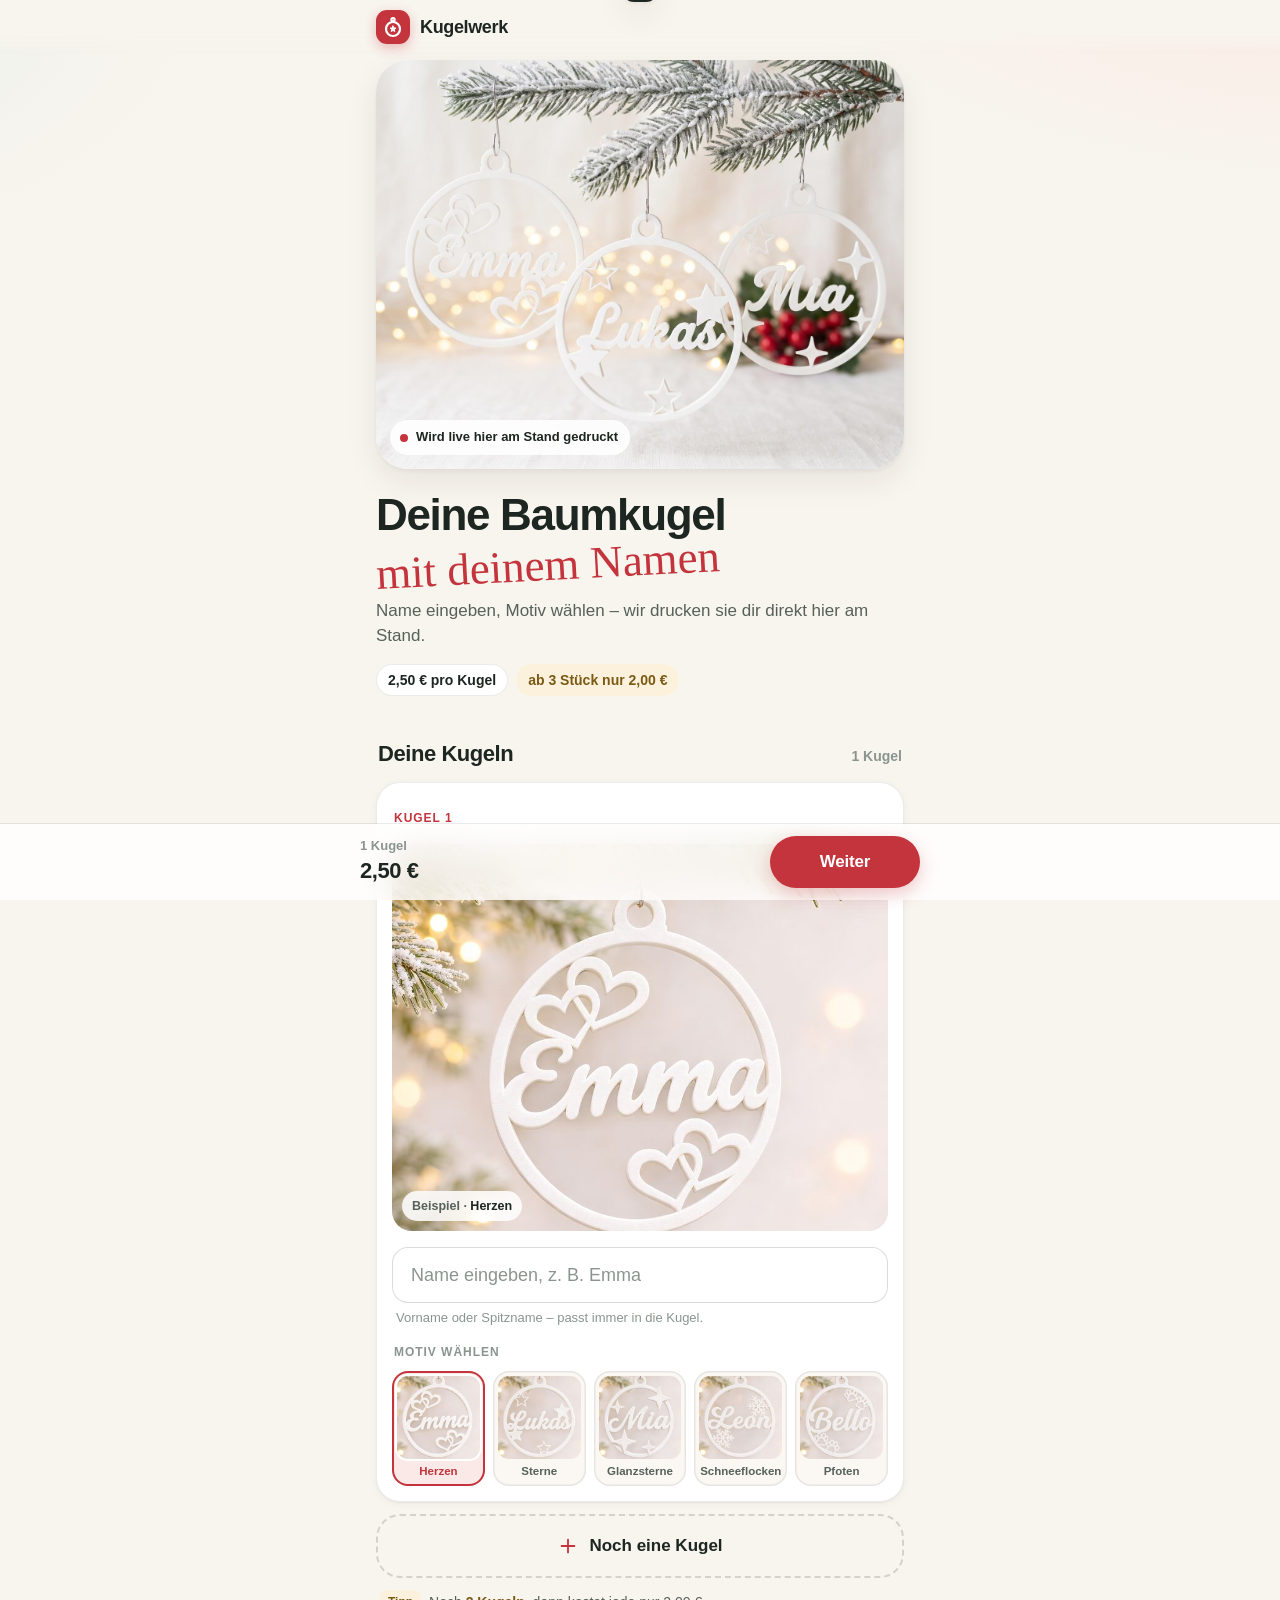
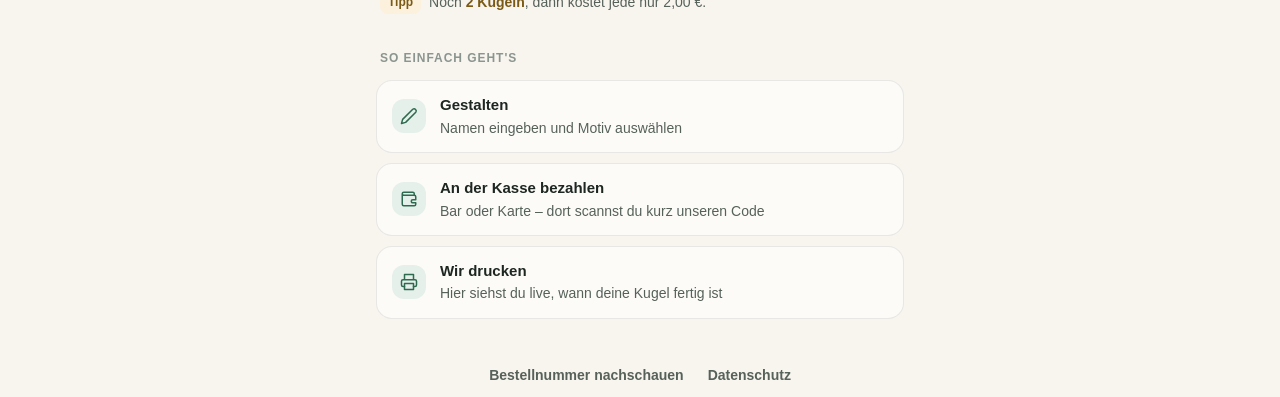
==== index.html @ 6a6dd207 "Kundenseite: Bestellen, Bezahlen per Kassen-Code, Live-Status, Produktfotos Co-Authored-By: Claude O" ====
<!doctype html>
<html lang="de">
<head>
  <meta charset="utf-8">
  <meta name="viewport" content="width=device-width, initial-scale=1.0, maximum-scale=1.0, user-scalable=no, viewport-fit=cover">
  <title>Kugelwerk – Deine Baumkugel mit Namen</title>
  <meta name="description" content="Personalisierte Weihnachtskugeln mit deinem Namen – live am Stand 3D-gedruckt. Einfach gestalten, an der Kasse bezahlen, abholen.">
  <meta name="theme-color" content="#f8f4ee">
  <meta name="apple-mobile-web-app-title" content="Kugelwerk">
  <meta name="format-detection" content="telephone=no">
  <link rel="icon" href="img/icon.svg" type="image/svg+xml">
  <link rel="apple-touch-icon" href="img/apple-touch-icon.png">
  <link rel="manifest" href="manifest.webmanifest">
  <link rel="preload" href="fonts/pacifico-latin.woff2" as="font" type="font/woff2" crossorigin>
  <link rel="stylesheet" href="css/base.css?v=1">
  <link rel="stylesheet" href="css/shop.css?v=1">
</head>
<body>
  <div class="snow" id="snow" aria-hidden="true"></div>

  <header class="top">
    <div class="wrap">
      <div class="brand">
        <span class="brand-mark" aria-hidden="true">
          <svg viewBox="0 0 24 24" fill="none" stroke="currentColor" stroke-width="2.2" stroke-linecap="round"><circle cx="12" cy="14" r="7"/><circle cx="12" cy="4.6" r="1.6"/><path d="M12 6.2V7"/><path d="m12 11 .9 1.9 2 .2-1.5 1.4.4 2-1.8-1-1.8 1 .4-2-1.5-1.4 2-.2Z" fill="currentColor" stroke-width="1"/></svg>
        </span>
        Kugelwerk
      </div>
      <div id="topRight"></div>
    </div>
  </header>

  <main id="app" class="wrap" aria-live="polite"></main>

  <div class="dock hide" id="dock">
    <div class="wrap">
      <div class="sum"><small id="dockLabel">1 Kugel</small><b class="num" id="dockTotal">2,50 €</b><s id="dockStrike" hidden></s></div>
      <button class="btn" id="dockBtn">Bestellen</button>
    </div>
  </div>

  <div class="toast" id="toast" role="status"></div>

  <script src="js/config.js?v=1"></script>
  <script src="js/api.js?v=1"></script>
  <script src="js/icons.js?v=1"></script>
  <script src="js/shop.js?v=1"></script>
</body>
</html>
---- css/base.css ----
/* Kugelwerk – Design-Tokens & Grundbausteine (hell, warm, weihnachtlich) */
@font-face {
  font-family: 'Pacifico'; font-style: normal; font-weight: 400; font-display: swap;
  src: url(../fonts/pacifico-latin.woff2) format('woff2');
  unicode-range: U+0000-00FF,U+0131,U+0152-0153,U+02BB-02BC,U+02C6,U+02DA,U+02DC,U+0304,U+0308,U+0329,U+2000-206F,U+20AC,U+2122,U+2212,U+FEFF,U+FFFD;
}
@font-face {
  font-family: 'Pacifico'; font-style: normal; font-weight: 400; font-display: swap;
  src: url(../fonts/pacifico-latin-ext.woff2) format('woff2');
  unicode-range: U+0100-02AF,U+0304,U+0308,U+0329,U+1E00-1E9F,U+1EF2-1EFF,U+2020,U+20A0-20AB,U+20AD-20C0,U+2113,U+2C60-2C7F,U+A720-A7FF;
}

:root {
  color-scheme: light;
  --bg: #f8f4ee;
  --bg-2: #f1ebe2;
  --surface: #ffffff;
  --surface-2: #fbf8f4;
  --ink: #1d2621;
  --ink-2: #56615a;
  --ink-3: #8b958f;
  --line: rgb(29 38 33 / .09);
  --line-2: rgb(29 38 33 / .16);

  --red: #c3343c;          /* Markenfarbe: Weihnachtsrot */
  --red-press: #a8272f;
  --red-tint: #fbe9e7;
  --pine: #2e6a4f;         /* Tannengrün */
  --pine-tint: #e5f0ea;
  --gold: #c99a3a;
  --gold-tint: #fbf1dc;
  --warn: #b26a00;
  --warn-tint: #fff2dc;

  --r-sm: 10px; --r-md: 16px; --r-lg: 24px; --r-xl: 32px;
  --s1: 4px; --s2: 8px; --s3: 12px; --s4: 16px; --s5: 24px; --s6: 32px; --s7: 48px;
  --shadow-1: 0 1px 2px rgb(40 30 20 / .05), 0 2px 8px rgb(40 30 20 / .04);
  --shadow-2: 0 2px 4px rgb(40 30 20 / .05), 0 12px 32px rgb(40 30 20 / .08);
  --ease: cubic-bezier(.2, .8, .2, 1);
  --font: -apple-system, BlinkMacSystemFont, "SF Pro Text", "Segoe UI", Roboto, Helvetica, Arial, sans-serif;
  --font-round: ui-rounded, -apple-system, "SF Pro Rounded", system-ui, sans-serif;
  --script: 'Pacifico', 'Snell Roundhand', cursive;
}

*, *::before, *::after { box-sizing: border-box; }
html { -webkit-text-size-adjust: 100%; text-size-adjust: 100%; background: var(--bg); }
body {
  margin: 0; font-family: var(--font); color: var(--ink); background: var(--bg);
  font-size: 16px; line-height: 1.45; -webkit-font-smoothing: antialiased;
  -webkit-tap-highlight-color: transparent;
}
h1, h2, h3, p { margin: 0; }
button { font: inherit; color: inherit; }
img, svg { display: block; }
[hidden] { display: none !important; }

/* Buttons */
.btn {
  -webkit-appearance: none; appearance: none; border: 0; cursor: pointer;
  display: inline-flex; align-items: center; justify-content: center; gap: 8px;
  min-height: 52px; padding: 0 22px; border-radius: 999px;
  font-family: var(--font); font-size: 17px; font-weight: 650; letter-spacing: -.01em;
  background: var(--red); color: #fff;
  transition: transform .15s var(--ease), background .2s, opacity .2s, box-shadow .2s;
  box-shadow: 0 6px 18px rgb(195 52 60 / .28);
  text-decoration: none; white-space: nowrap;
}
.btn:active { transform: scale(.97); background: var(--red-press); }
.btn[disabled] { opacity: .45; pointer-events: none; box-shadow: none; }
.btn.block { width: 100%; }
.btn.secondary { background: var(--surface); color: var(--ink); box-shadow: inset 0 0 0 1px var(--line-2); }
.btn.secondary:active { background: var(--bg-2); }
.btn.ghost { background: transparent; color: var(--ink-2); box-shadow: none; min-height: 44px; padding: 0 12px; font-weight: 600; font-size: 15px; }
.btn.pine { background: var(--pine); box-shadow: 0 6px 18px rgb(46 106 79 / .25); }
.btn.small { min-height: 40px; padding: 0 16px; font-size: 15px; }
.btn svg { width: 20px; height: 20px; flex: none; }
.btn .spin { width: 18px; height: 18px; border-radius: 50%; border: 2.5px solid rgb(255 255 255 / .4); border-top-color: #fff; animation: spin .8s linear infinite; }
@keyframes spin { to { transform: rotate(360deg); } }

/* Eingabefelder */
.field { display: block; position: relative; }
.input {
  -webkit-appearance: none; appearance: none; display: block; width: 100%; max-width: 100%; min-width: 0;
  height: 56px; margin: 0; padding: 0 18px; border-radius: var(--r-md);
  border: 1.5px solid var(--line-2); background: var(--surface); color: var(--ink);
  font-family: var(--font); font-size: 18px; font-weight: 550; line-height: 56px; outline: none;
  transition: border-color .2s, box-shadow .2s;
}
.input::placeholder { color: var(--ink-3); font-weight: 450; }
.input:focus { border-color: var(--red); box-shadow: 0 0 0 4px var(--red-tint); }
.input.invalid { border-color: var(--red); background: #fff8f7; }

/* Sheets (von unten) */
.scrim {
  position: fixed; inset: 0; background: rgb(25 20 15 / .38); z-index: 50;
  opacity: 0; transition: opacity .25s var(--ease); -webkit-backdrop-filter: blur(2px); backdrop-filter: blur(2px);
}
.scrim.show { opacity: 1; }
.sheet {
  position: fixed; left: 0; right: 0; bottom: 0; z-index: 51; max-height: 92dvh; overflow: auto;
  background: var(--surface); border-radius: 28px 28px 0 0;
  padding: 10px 20px calc(20px + env(safe-area-inset-bottom));
  transform: translateY(105%); transition: transform .35s var(--ease);
  box-shadow: 0 -10px 40px rgb(0 0 0 / .12); overscroll-behavior: contain;
}
.sheet.show { transform: none; }
.sheet .grab { width: 40px; height: 5px; border-radius: 3px; background: var(--line-2); margin: 0 auto 14px; }
@media (min-width: 640px) {
  .sheet { left: 50%; right: auto; width: 520px; margin-left: -260px; bottom: 24px; border-radius: 28px; }
}

/* Toast */
.toast {
  position: fixed; left: 50%; top: calc(14px + env(safe-area-inset-top)); z-index: 80;
  transform: translate(-50%, -150%); transition: transform .35s var(--ease);
  background: var(--ink); color: #fff; padding: 12px 18px; border-radius: 16px;
  font-size: 15px; font-weight: 550; box-shadow: var(--shadow-2); max-width: calc(100vw - 32px);
  display: flex; gap: 10px; align-items: center;
}
.toast.show { transform: translate(-50%, 0); }
.toast.err { background: #8f1f26; }

.eyebrow { font-size: 12px; font-weight: 700; letter-spacing: .08em; text-transform: uppercase; color: var(--ink-3); }
.num { font-variant-numeric: tabular-nums; }

@media (prefers-reduced-motion: reduce) {
  *, *::before, *::after { animation-duration: .001ms !important; animation-iteration-count: 1 !important; transition-duration: .001ms !important; }
}
---- css/shop.css ----
/* Kugelwerk – Kundenseite */
html, body { overscroll-behavior-y: none; }
body {
  -webkit-user-select: none; user-select: none; -webkit-touch-callout: none; touch-action: manipulation;
  background:
    radial-gradient(1200px 500px at 110% -10%, #fde7e1 0%, transparent 55%),
    radial-gradient(900px 500px at -20% 0%, #e8f1ea 0%, transparent 50%),
    var(--bg);
  background-attachment: fixed;
  min-height: 100dvh;
}
input, textarea { -webkit-user-select: text; user-select: text; -webkit-touch-callout: default; }

.wrap { max-width: 560px; margin: 0 auto; padding: 0 16px; }

/* Schnee im Hintergrund (sehr dezent) */
.snow { position: fixed; inset: 0; pointer-events: none; z-index: 0; overflow: hidden; }
.snow i {
  position: absolute; top: -10px; width: 6px; height: 6px; border-radius: 50%;
  background: #fff; box-shadow: 0 0 0 1px rgb(29 38 33 / .04);
  animation: fall linear infinite; opacity: .9;
}
@keyframes fall { to { transform: translate3d(var(--dx, 20px), 105vh, 0); } }

/* Kopfzeile */
.top {
  position: sticky; top: 0; z-index: 20;
  padding: calc(10px + env(safe-area-inset-top)) 0 10px;
  background: linear-gradient(var(--bg) 60%, rgb(248 244 238 / 0));
}
.top .wrap { display: flex; align-items: center; justify-content: space-between; gap: 12px; }
.brand { display: flex; align-items: center; gap: 10px; font-weight: 750; font-size: 18px; letter-spacing: -.02em; }
.brand-mark { width: 34px; height: 34px; border-radius: 11px; background: var(--red); color: #fff; display: grid; place-items: center; box-shadow: 0 4px 12px rgb(195 52 60 / .3); }
.brand-mark svg { width: 24px; height: 24px; }
.chip {
  display: inline-flex; align-items: center; gap: 6px; height: 34px; padding: 0 12px; border-radius: 999px;
  background: var(--surface); box-shadow: inset 0 0 0 1px var(--line); font-size: 14px; font-weight: 600; color: var(--ink-2);
  border: 0; cursor: pointer; white-space: nowrap;
}
.chip svg { width: 16px; height: 16px; }
.chip.live::before { content: ''; width: 7px; height: 7px; border-radius: 50%; background: var(--pine); box-shadow: 0 0 0 3px var(--pine-tint); }
.chip.red { background: var(--red); color: #fff; box-shadow: 0 4px 12px rgb(195 52 60 / .28); }

main { position: relative; z-index: 1; padding-bottom: calc(130px + env(safe-area-inset-bottom)); }

/* Hero */
.hero { padding: 6px 0 8px; }
.hero-media {
  position: relative; border-radius: var(--r-xl); overflow: hidden; aspect-ratio: 4 / 3.1;
  background: linear-gradient(160deg, #fff 0%, #f6eee4 100%); box-shadow: var(--shadow-2);
}
.hero-media img { width: 100%; height: 100%; object-fit: cover; }
.hero-media .fallback { position: absolute; inset: 0; display: grid; place-items: center; color: #fff; background: radial-gradient(circle at 30% 20%, #3c7a5d, #1f4a36); }
.hero-media .fallback .orn { width: 46%; filter: drop-shadow(0 8px 16px rgb(0 0 0 / .25)); }
.hero-badge {
  position: absolute; left: 14px; bottom: 14px; display: inline-flex; align-items: center; gap: 8px;
  padding: 8px 12px 8px 10px; border-radius: 999px; background: rgb(255 255 255 / .86);
  -webkit-backdrop-filter: blur(12px) saturate(1.4); backdrop-filter: blur(12px) saturate(1.4);
  font-size: 13px; font-weight: 650; color: var(--ink);
}
.hero-badge .dot { width: 8px; height: 8px; border-radius: 50%; background: var(--red); animation: pulse 1.6s ease-in-out infinite; }
@keyframes pulse { 50% { transform: scale(1.5); opacity: .5; } }
.hero h1 { margin-top: 22px; font-size: 34px; line-height: 1.08; letter-spacing: -.03em; font-weight: 800; }
.hero h1 .script { font-family: var(--script); font-weight: 400; color: var(--red); letter-spacing: 0; font-size: 1.02em; display: inline-block; transform: rotate(-3deg); margin-top: 2px; }
.hero p { margin-top: 10px; color: var(--ink-2); font-size: 17px; }
.price-row { display: flex; flex-wrap: wrap; gap: 8px; margin-top: 16px; }
.pill { display: inline-flex; align-items: center; gap: 6px; height: 32px; padding: 0 12px; border-radius: 999px; background: var(--surface); box-shadow: inset 0 0 0 1px var(--line); font-size: 14px; font-weight: 650; }
.pill.gold { background: var(--gold-tint); box-shadow: none; color: #7a5a14; }

.closed-note { margin-top: 16px; padding: 14px 16px; border-radius: var(--r-md); background: var(--warn-tint); color: #6b4300; font-weight: 600; display: flex; gap: 10px; align-items: flex-start; }
.closed-note svg { width: 20px; height: 20px; flex: none; margin-top: 1px; }

/* Bauen */
.section-title { display: flex; align-items: baseline; justify-content: space-between; margin: 34px 2px 12px; }
.section-title h2 { font-size: 22px; letter-spacing: -.02em; font-weight: 780; }
.section-title span { color: var(--ink-3); font-size: 14px; font-weight: 600; }

.kcard {
  background: var(--surface); border-radius: var(--r-lg); box-shadow: var(--shadow-1), inset 0 0 0 1px var(--line);
  margin-bottom: 12px; overflow: hidden; animation: pop .35s var(--ease);
}
@keyframes pop { from { opacity: 0; transform: translateY(8px) scale(.98); } }
.kcard-head { display: flex; align-items: center; justify-content: space-between; padding: 14px 14px 0 18px; }
.kcard-head .eyebrow { color: var(--red); }
.icon-btn { width: 44px; height: 44px; border-radius: 50%; border: 0; background: transparent; color: var(--ink-3); display: grid; place-items: center; cursor: pointer; }
.icon-btn:active { background: var(--bg-2); }
.icon-btn svg { width: 20px; height: 20px; }

/* Druckplatte als Bühne für die Vorschau */
.plate {
  position: relative; margin: 6px 16px 0; border-radius: 20px; aspect-ratio: 1 / .8;
  display: grid; place-items: center; overflow: hidden;
  background:
    linear-gradient(rgb(29 38 33 / .055) 1px, transparent 1px) 0 0 / 18px 18px,
    linear-gradient(90deg, rgb(29 38 33 / .055) 1px, transparent 1px) 0 0 / 18px 18px,
    linear-gradient(160deg, #f4f1ec, #ebe6de);
  box-shadow: inset 0 0 0 1px var(--line);
}
.plate::after { content: 'Vorschau'; position: absolute; right: 12px; bottom: 10px; font-size: 11px; font-weight: 700; letter-spacing: .08em; text-transform: uppercase; color: var(--ink-3); }
.plate .orn { width: 64%; max-width: 250px; color: #fff; filter: drop-shadow(0 1px 0 rgb(0 0 0 / .08)) drop-shadow(0 6px 10px rgb(60 40 20 / .18)); transition: transform .4s var(--ease); }
.plate .orn text { transition: opacity .2s; }
.plate.bump .orn { animation: bump .45s var(--ease); }
@keyframes bump { 40% { transform: scale(1.04) rotate(-1.5deg); } }

.kcard-body { padding: 16px; display: grid; gap: 16px; }
.name-hint { margin-top: 6px; font-size: 13px; color: var(--ink-3); min-height: 18px; padding-left: 4px; }
.name-hint.err { color: var(--red); font-weight: 600; }

.variants { display: grid; grid-template-columns: repeat(5, minmax(0, 1fr)); gap: 8px; }
.var {
  -webkit-appearance: none; appearance: none; border: 0; cursor: pointer; padding: 5px 5px 8px; min-height: 92px;
  border-radius: 16px; background: var(--surface-2); box-shadow: inset 0 0 0 1.5px var(--line);
  display: flex; flex-direction: column; align-items: center; gap: 6px; color: var(--ink-2);
  transition: box-shadow .2s, background .2s, transform .15s var(--ease);
}
.var:active { transform: scale(.95); }
.var img { width: 100%; aspect-ratio: 1; object-fit: cover; border-radius: 11px; background: #efe9e0; }
.var span { font-size: 11.5px; font-weight: 650; line-height: 1.15; text-align: center; overflow-wrap: anywhere; }
.var[aria-pressed="true"] { background: var(--red-tint); box-shadow: inset 0 0 0 2px var(--red); color: var(--red); }
.var[aria-pressed="true"] img { box-shadow: 0 0 0 2px #fff; }
@media (max-width: 360px) {
  .variants { grid-template-columns: repeat(3, minmax(0, 1fr)); }
}

/* zusammengeklappte Kugel */
.krow { display: flex; align-items: center; gap: 14px; padding: 10px 8px 10px 12px; cursor: pointer; }
.krow .mini { width: 58px; height: 58px; border-radius: 16px; background: #efeae2; display: grid; place-items: center; flex: none; }
.krow .mini { overflow: hidden; } .krow .mini img, .line .mini img { width: 100%; height: 100%; object-fit: cover; }
.krow .txt { flex: 1; min-width: 0; }
.krow .nm { font-family: var(--script); font-size: 22px; line-height: 1.3; white-space: nowrap; overflow: hidden; text-overflow: ellipsis; }
.krow .nm.empty { font-family: var(--font); font-size: 16px; color: var(--red); font-weight: 650; }
.krow .vr { font-size: 14px; color: var(--ink-3); font-weight: 550; }

.add-btn {
  width: 100%; min-height: 64px; border-radius: var(--r-lg); border: 2px dashed var(--line-2); background: transparent;
  display: flex; align-items: center; justify-content: center; gap: 10px; cursor: pointer;
  font-size: 17px; font-weight: 700; color: var(--ink);
}
.add-btn:active { background: rgb(255 255 255 / .6); }
.add-btn svg { width: 22px; height: 22px; color: var(--red); }
.bulk-hint { margin: 12px 4px 0; font-size: 14px; color: var(--ink-2); display: flex; gap: 8px; align-items: center; }
.bulk-hint b { color: #7a5a14; }
.bulk-hint .tag { flex: none; height: 24px; padding: 0 8px; border-radius: 8px; background: var(--gold-tint); color: #7a5a14; font-size: 12px; font-weight: 750; display: inline-flex; align-items: center; }

/* So funktioniert's */
.how { margin-top: 36px; display: grid; gap: 10px; }
.how-step { display: flex; gap: 14px; align-items: center; padding: 14px 16px; background: rgb(255 255 255 / .6); border-radius: var(--r-md); box-shadow: inset 0 0 0 1px var(--line); }
.how-step .n { width: 34px; height: 34px; border-radius: 12px; display: grid; place-items: center; background: var(--pine-tint); color: var(--pine); flex: none; }
.how-step .n svg { width: 18px; height: 18px; }
.how-step b { display: block; font-size: 15px; }
.how-step small { color: var(--ink-2); font-size: 14px; }

.foot { margin: 34px 0 0; display: flex; flex-wrap: wrap; gap: 4px 0; justify-content: center; color: var(--ink-3); font-size: 14px; }
.foot button { background: none; border: 0; color: var(--ink-2); font-weight: 600; padding: 12px; cursor: pointer; min-height: 44px; }

/* Unteres Dock */
.dock {
  position: fixed; left: 0; right: 0; bottom: 0; z-index: 30;
  padding: 12px 16px calc(12px + env(safe-area-inset-bottom));
  background: rgb(255 255 255 / .82); -webkit-backdrop-filter: blur(18px) saturate(1.6); backdrop-filter: blur(18px) saturate(1.6);
  box-shadow: 0 -1px 0 var(--line);
  transform: translateY(0); transition: transform .3s var(--ease);
}
.dock.hide { transform: translateY(110%); }
.dock .wrap { display: flex; align-items: center; gap: 14px; padding: 0; }
.dock .sum { flex: 1; min-width: 0; }
.dock .sum small { display: block; color: var(--ink-3); font-size: 13px; font-weight: 600; }
.dock .sum b { font-size: 22px; letter-spacing: -.02em; font-weight: 800; }
.dock .sum s { color: var(--ink-3); font-size: 14px; margin-left: 6px; font-weight: 600; }
.dock .btn { flex: none; min-width: 150px; }

/* Checkout-Sheet */
.sheet h3 { font-size: 24px; letter-spacing: -.02em; font-weight: 800; }
.sheet .sub { color: var(--ink-2); margin-top: 6px; }
.lines { margin: 18px 0 14px; display: grid; gap: 8px; }
.line { display: flex; align-items: center; gap: 12px; padding: 8px 12px 8px 8px; border-radius: 16px; background: var(--surface-2); box-shadow: inset 0 0 0 1px var(--line); }
.line .mini { width: 46px; height: 46px; border-radius: 12px; background: #efeae2; display: grid; place-items: center; flex: none; }
.line .mini { overflow: hidden; }
.line .nm { font-family: var(--script); font-size: 20px; flex: 1; min-width: 0; overflow: hidden; text-overflow: ellipsis; white-space: nowrap; }
.line .vr { color: var(--ink-3); font-size: 14px; font-weight: 600; }
.total { display: flex; justify-content: space-between; align-items: baseline; padding: 6px 4px 18px; border-bottom: 1px solid var(--line); margin-bottom: 16px; }
.total span { color: var(--ink-2); font-weight: 600; }
.total b { font-size: 28px; font-weight: 800; letter-spacing: -.02em; }
.note { display: flex; gap: 10px; align-items: flex-start; font-size: 14px; color: var(--ink-2); margin-bottom: 16px; }
.note svg { width: 18px; height: 18px; flex: none; margin-top: 2px; color: var(--pine); }

/* ===== Bestellansicht ===== */
.view-order { padding-top: 4px; }
.backlink { display: inline-flex; align-items: center; gap: 2px; margin: 0 0 6px -8px; }

.ticket {
  position: relative; background: var(--surface); border-radius: var(--r-xl); box-shadow: var(--shadow-2), inset 0 0 0 1px var(--line);
  overflow: hidden;
}
.ticket-top { padding: 26px 22px 22px; text-align: center; position: relative; }
.ticket-top .eyebrow { color: var(--ink-3); }
.big-num { font-family: var(--font-round); font-size: 76px; line-height: 1; font-weight: 850; letter-spacing: -.04em; color: var(--red); margin-top: 8px; font-variant-numeric: tabular-nums; }
.big-num small { font-size: .5em; vertical-align: .55em; margin-right: 2px; opacity: .7; }
.ticket-top .lead { margin-top: 10px; font-size: 17px; color: var(--ink-2); }
.ticket-cut { position: relative; height: 1px; margin: 0 22px; border-top: 2px dashed var(--line-2); }
.ticket-cut::before, .ticket-cut::after { content: ''; position: absolute; top: -13px; width: 24px; height: 24px; border-radius: 50%; background: var(--bg); box-shadow: inset 0 0 0 1px var(--line); }
.ticket-cut::before { left: -35px; } .ticket-cut::after { right: -35px; }
.ticket-bottom { padding: 18px 18px 20px; }

/* Schritte */
.steps { display: grid; grid-template-columns: repeat(4, minmax(0, 1fr)); gap: 0; margin: 4px 0 2px; }
.step { display: flex; flex-direction: column; align-items: center; gap: 8px; position: relative; text-align: center; }
.step::before { content: ''; position: absolute; top: 13px; right: 50%; width: 100%; height: 3px; background: var(--line-2); border-radius: 2px; z-index: 0; }
.step:first-child::before { display: none; }
.step .dot { position: relative; z-index: 1; width: 28px; height: 28px; border-radius: 50%; background: var(--surface); box-shadow: inset 0 0 0 2.5px var(--line-2); display: grid; place-items: center; color: #fff; }
.step .dot svg { width: 15px; height: 15px; }
.step span { font-size: 12px; font-weight: 650; color: var(--ink-3); line-height: 1.2; }
.step.done::before, .step.now::before { background: var(--pine); }
.step.done .dot { background: var(--pine); box-shadow: none; }
.step.now .dot { background: var(--red); box-shadow: 0 0 0 5px var(--red-tint); }
.step.now .dot::after { content: ''; width: 9px; height: 9px; border-radius: 50%; background: #fff; }
.step.done span, .step.now span { color: var(--ink); }

/* Status-Karte */
.status-card { margin-top: 14px; background: var(--surface); border-radius: var(--r-lg); box-shadow: var(--shadow-1), inset 0 0 0 1px var(--line); padding: 20px; display: grid; gap: 16px; }
.status-head { display: flex; gap: 16px; align-items: center; }
.status-head .art { width: 108px; flex: none; }
.status-head h2 { font-size: 22px; letter-spacing: -.02em; font-weight: 800; line-height: 1.15; }
.status-head p { color: var(--ink-2); margin-top: 4px; font-size: 15px; }
.eta-row { display: grid; grid-template-columns: repeat(2, minmax(0, 1fr)); gap: 10px; }
.tile { background: var(--surface-2); border-radius: 16px; padding: 12px 14px; box-shadow: inset 0 0 0 1px var(--line); min-width: 0; }
.tile small { display: block; font-size: 12px; font-weight: 700; letter-spacing: .06em; text-transform: uppercase; color: var(--ink-3); }
.tile b { display: block; font-size: 24px; font-weight: 800; letter-spacing: -.02em; margin-top: 2px; font-variant-numeric: tabular-nums; white-space: nowrap; overflow: hidden; text-overflow: ellipsis; }
.tile b.sm { font-size: 18px; }

/* Fortschritt wie Filament-Schichten */
.progress { height: 14px; border-radius: 999px; background: var(--bg-2); overflow: hidden; box-shadow: inset 0 0 0 1px var(--line); }
.progress i {
  display: block; height: 100%; border-radius: inherit; width: 0;
  background: repeating-linear-gradient(90deg, var(--red) 0 6px, #d4474f 6px 8px);
  transition: width .8s var(--ease); position: relative;
  animation: filament 1s linear infinite;
}
@keyframes filament { to { background-position: 8px 0; } }

/* Mini-3D-Drucker */
.printer-art { width: 100%; color: var(--ink); }
.printer-art .frame { fill: #fff; stroke: var(--ink); stroke-width: 3; }
.printer-art .bed { fill: #3a3f3c; }
.printer-art .print { fill: #fff; stroke: #d8d2c8; stroke-width: .8; }
.printer-art .reveal { animation: reveal 7s cubic-bezier(.45,.05,.55,.95) infinite; transform-box: fill-box; transform-origin: bottom; }
@keyframes reveal { 0% { transform: scaleY(0); } 85%, 100% { transform: scaleY(1); } }
.printer-art .head { animation: headx 1.1s ease-in-out infinite alternate; }
.printer-art .head-y { animation: heady 7s cubic-bezier(.45,.05,.55,.95) infinite; }
@keyframes headx { from { transform: translateX(-26px); } to { transform: translateX(26px); } }
@keyframes heady { 0% { transform: translateY(0); } 85%, 100% { transform: translateY(-46px); } }
.printer-art .nozzle-glow { fill: var(--red); animation: glow .55s ease-in-out infinite alternate; }
@keyframes glow { to { opacity: .35; } }

/* Kugel schwingt (fertig) */
.swing { transform-origin: 50% 8%; animation: swing 2.6s ease-in-out infinite; color: var(--red); }
@keyframes swing { 0%, 100% { transform: rotate(-6deg); } 50% { transform: rotate(6deg); } }
.sparkle-anim { animation: twinkle 1.6s ease-in-out infinite; transform-box: fill-box; transform-origin: center; }
@keyframes twinkle { 50% { transform: scale(.4); opacity: .3; } }

/* Warten: Sanduhr-Kugel */
.wait-art .orn { color: var(--pine); animation: bob 2.4s ease-in-out infinite; }
@keyframes bob { 50% { transform: translateY(-6px); } }

/* Bezahlen-Ansicht */
.pay-hero { text-align: center; padding: 10px 6px 0; }
.pay-hero h1 { font-size: 32px; letter-spacing: -.03em; font-weight: 820; line-height: 1.1; margin-top: 14px; }
.pay-hero p { color: var(--ink-2); margin-top: 8px; font-size: 17px; }
.pay-amount { display: inline-flex; align-items: baseline; gap: 6px; margin-top: 18px; padding: 10px 22px; border-radius: 999px; background: var(--surface); box-shadow: var(--shadow-1), inset 0 0 0 1px var(--line); }
.pay-amount span { color: var(--ink-3); font-weight: 650; font-size: 15px; }
.pay-amount b { font-size: 30px; font-weight: 850; letter-spacing: -.02em; }
.pay-steps { margin-top: 24px; display: grid; gap: 10px; }
.pay-step { display: flex; gap: 14px; align-items: center; background: var(--surface); border-radius: var(--r-md); padding: 16px; box-shadow: var(--shadow-1), inset 0 0 0 1px var(--line); text-align: left; }
.pay-step .n { width: 40px; height: 40px; border-radius: 14px; background: var(--red-tint); color: var(--red); display: grid; place-items: center; font-weight: 850; font-size: 18px; flex: none; }
.pay-step b { display: block; font-size: 16px; }
.pay-step small { display: block; color: var(--ink-2); font-size: 14px; margin-top: 2px; }
.pay-actions { display: grid; gap: 10px; margin-top: 20px; }
.pay-meta { display: flex; justify-content: center; align-items: center; gap: 6px; color: var(--ink-3); font-size: 14px; font-weight: 600; margin-top: 16px; }
.pay-meta svg { width: 16px; height: 16px; }
.pay-art { width: 150px; margin: 0 auto; }

.phone-scan { animation: tilt 3s ease-in-out infinite; transform-origin: 50% 100%; }
@keyframes tilt { 50% { transform: rotate(-5deg) translateY(-3px); } }
.scanline { animation: scanl 1.6s ease-in-out infinite alternate; }
@keyframes scanl { from { transform: translateY(0); } to { transform: translateY(26px); } }

.items-list { margin-top: 14px; display: grid; gap: 8px; }

.list-orders { display: grid; gap: 10px; margin-top: 12px; }
.ocard { display: flex; align-items: center; gap: 14px; padding: 14px 12px 14px 16px; background: var(--surface); border-radius: var(--r-md); box-shadow: var(--shadow-1), inset 0 0 0 1px var(--line); cursor: pointer; border: 0; width: 100%; text-align: left; }
.ocard .no { font-family: var(--font-round); font-weight: 850; font-size: 24px; color: var(--red); min-width: 56px; }
.ocard .tx { flex: 1; min-width: 0; }
.ocard .tx b { display: block; font-size: 16px; }
.ocard .tx small { color: var(--ink-3); font-size: 14px; font-weight: 550; }
.ocard svg { width: 20px; height: 20px; color: var(--ink-3); }

.hint-box { margin-top: 14px; display: flex; gap: 10px; padding: 12px 14px; border-radius: var(--r-md); background: rgb(255 255 255 / .6); box-shadow: inset 0 0 0 1px var(--line); color: var(--ink-2); font-size: 14px; }
.hint-box svg { width: 18px; height: 18px; flex: none; margin-top: 1px; color: var(--ink-3); }

/* Scanner */
.scanner { position: relative; border-radius: 22px; overflow: hidden; background: #111; aspect-ratio: 1; margin-top: 14px; }
.scanner video { width: 100%; height: 100%; object-fit: cover; }
.scanner .frame { position: absolute; inset: 18%; border-radius: 22px; box-shadow: 0 0 0 999px rgb(0 0 0 / .35); outline: 3px solid #fff; }
.scanner .msg { position: absolute; left: 0; right: 0; bottom: 12px; text-align: center; color: #fff; font-weight: 600; font-size: 14px; }
.code-input { display: grid; grid-template-columns: repeat(4, minmax(0, 1fr)); gap: 10px; margin-top: 16px; }
.code-input input { -webkit-appearance: none; appearance: none; width: 100%; min-width: 0; height: 64px; text-align: center; font-size: 28px; font-weight: 800; border-radius: 16px; border: 1.5px solid var(--line-2); background: var(--surface-2); color: var(--ink); font-family: var(--font-round); outline: none; padding: 0; }
.code-input input:focus { border-color: var(--red); box-shadow: 0 0 0 4px var(--red-tint); }
.shake { animation: shake .4s; }
@keyframes shake { 20%, 60% { transform: translateX(-8px); } 40%, 80% { transform: translateX(8px); } }

.legal { color: var(--ink-2); font-size: 15px; display: grid; gap: 10px; margin-top: 12px; }
.legal b { color: var(--ink); }

canvas.confetti { position: fixed; inset: 0; pointer-events: none; z-index: 90; width: 100vw; height: 100dvh; }

@media (min-width: 700px) {
  .hero h1 { font-size: 44px; }
}

/* Name in Schreibschrift unter dem Feld */
.name-show { margin-top: 4px; text-align: center; font-family: var(--script); font-size: 34px; line-height: 1.5; color: var(--ink); transform: rotate(-3deg); white-space: nowrap; overflow: hidden; text-overflow: ellipsis; padding: 0 8px; }
.photo-round { width: 100%; aspect-ratio: 1; border-radius: 50%; overflow: hidden; background: #efe9e0; box-shadow: 0 6px 16px rgb(60 40 20 / .14); }
.photo-round img { width: 100%; height: 100%; object-fit: cover; }
.wait-art .photo-round { animation: bob 2.4s ease-in-out infinite; }
.swing.photo-round { transform-origin: 50% 0; }

.photo { position: relative; margin: 4px 16px 0; border-radius: 20px; overflow: hidden; aspect-ratio: 1 / .78; background: #efe9e0; }
.photo img { width: 100%; height: 100%; object-fit: cover; object-position: 50% 40%; }
.photo.bump img { animation: fadein .45s var(--ease); }
@keyframes fadein { from { opacity: .3; transform: scale(1.03); } }
.photo-cap { position: absolute; left: 10px; bottom: 10px; padding: 6px 10px; border-radius: 999px; background: rgb(255 255 255 / .85); -webkit-backdrop-filter: blur(10px); backdrop-filter: blur(10px); font-size: 12.5px; font-weight: 600; color: var(--ink-2); }
.photo-cap b { color: var(--ink); }
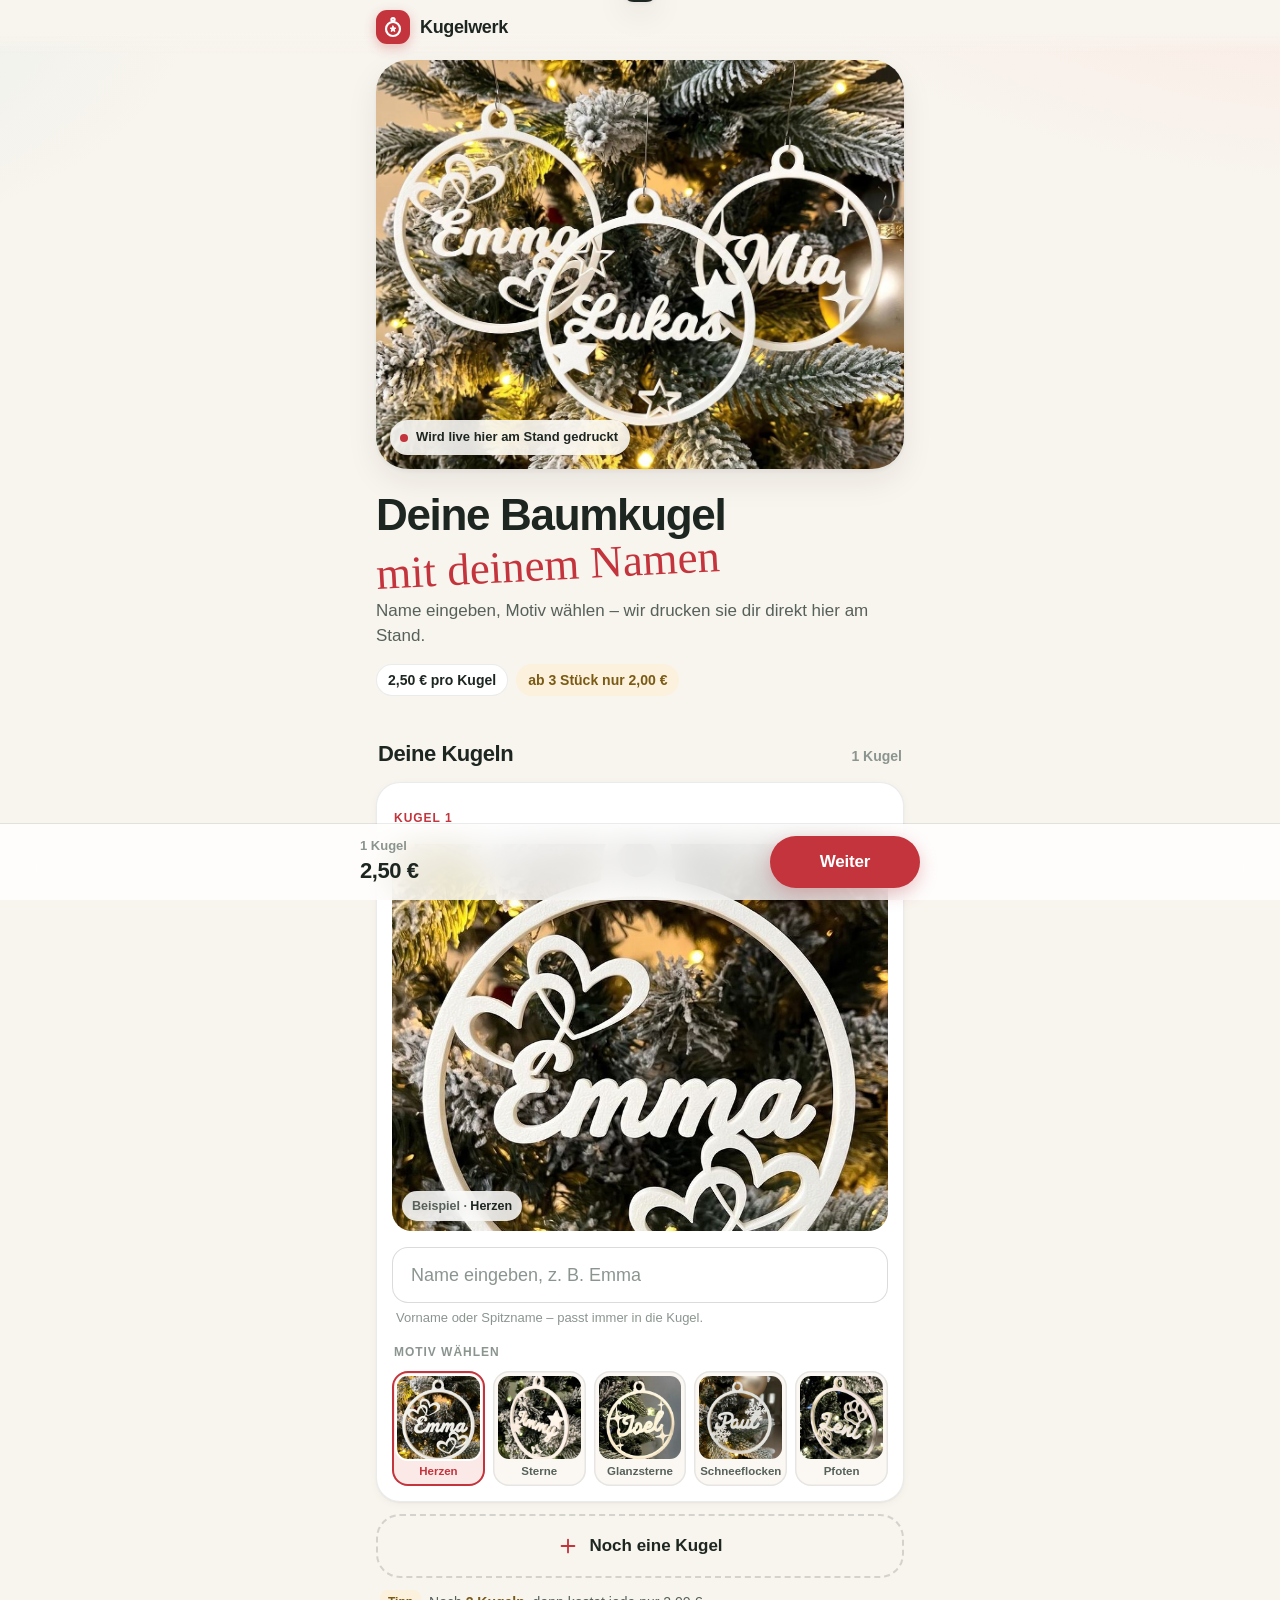
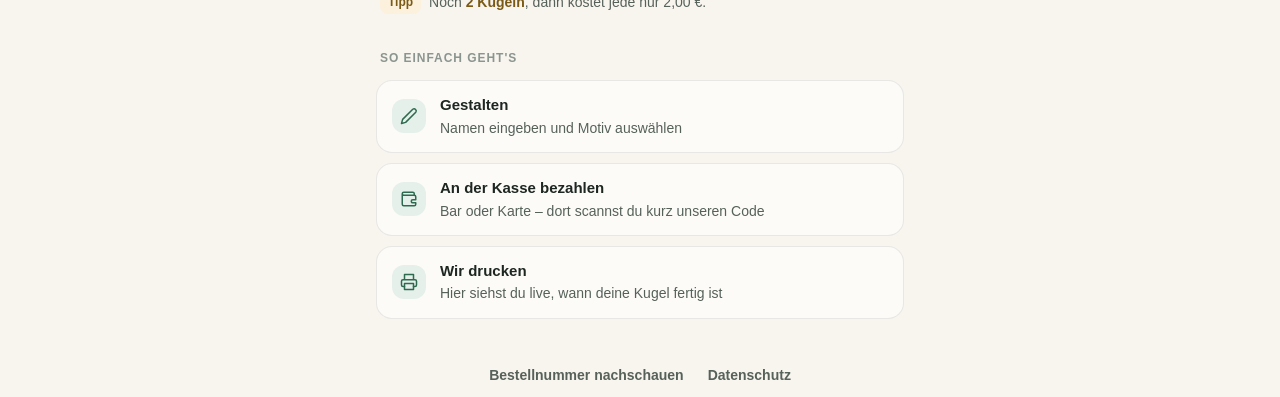
==== commit dae7e7e7: "Feinschliff: Drucker-belegt-Status, Einstellungen, Sicherheitshinweis behoben Co-Authored-By: Claude" ====
--- a/index.html
+++ b/index.html
@@ -12,8 +12,8 @@
   <link rel="apple-touch-icon" href="img/apple-touch-icon.png">
   <link rel="manifest" href="manifest.webmanifest">
   <link rel="preload" href="fonts/pacifico-latin.woff2" as="font" type="font/woff2" crossorigin>
-  <link rel="stylesheet" href="css/base.css?v=1">
-  <link rel="stylesheet" href="css/shop.css?v=1">
+  <link rel="stylesheet" href="css/base.css?v=2">
+  <link rel="stylesheet" href="css/shop.css?v=2">
 </head>
 <body>
   <div class="snow" id="snow" aria-hidden="true"></div>
@@ -41,9 +41,9 @@
 
   <div class="toast" id="toast" role="status"></div>
 
-  <script src="js/config.js?v=1"></script>
-  <script src="js/api.js?v=1"></script>
-  <script src="js/icons.js?v=1"></script>
-  <script src="js/shop.js?v=1"></script>
+  <script src="js/config.js?v=2"></script>
+  <script src="js/api.js?v=2"></script>
+  <script src="js/icons.js?v=2"></script>
+  <script src="js/shop.js?v=2"></script>
 </body>
 </html>
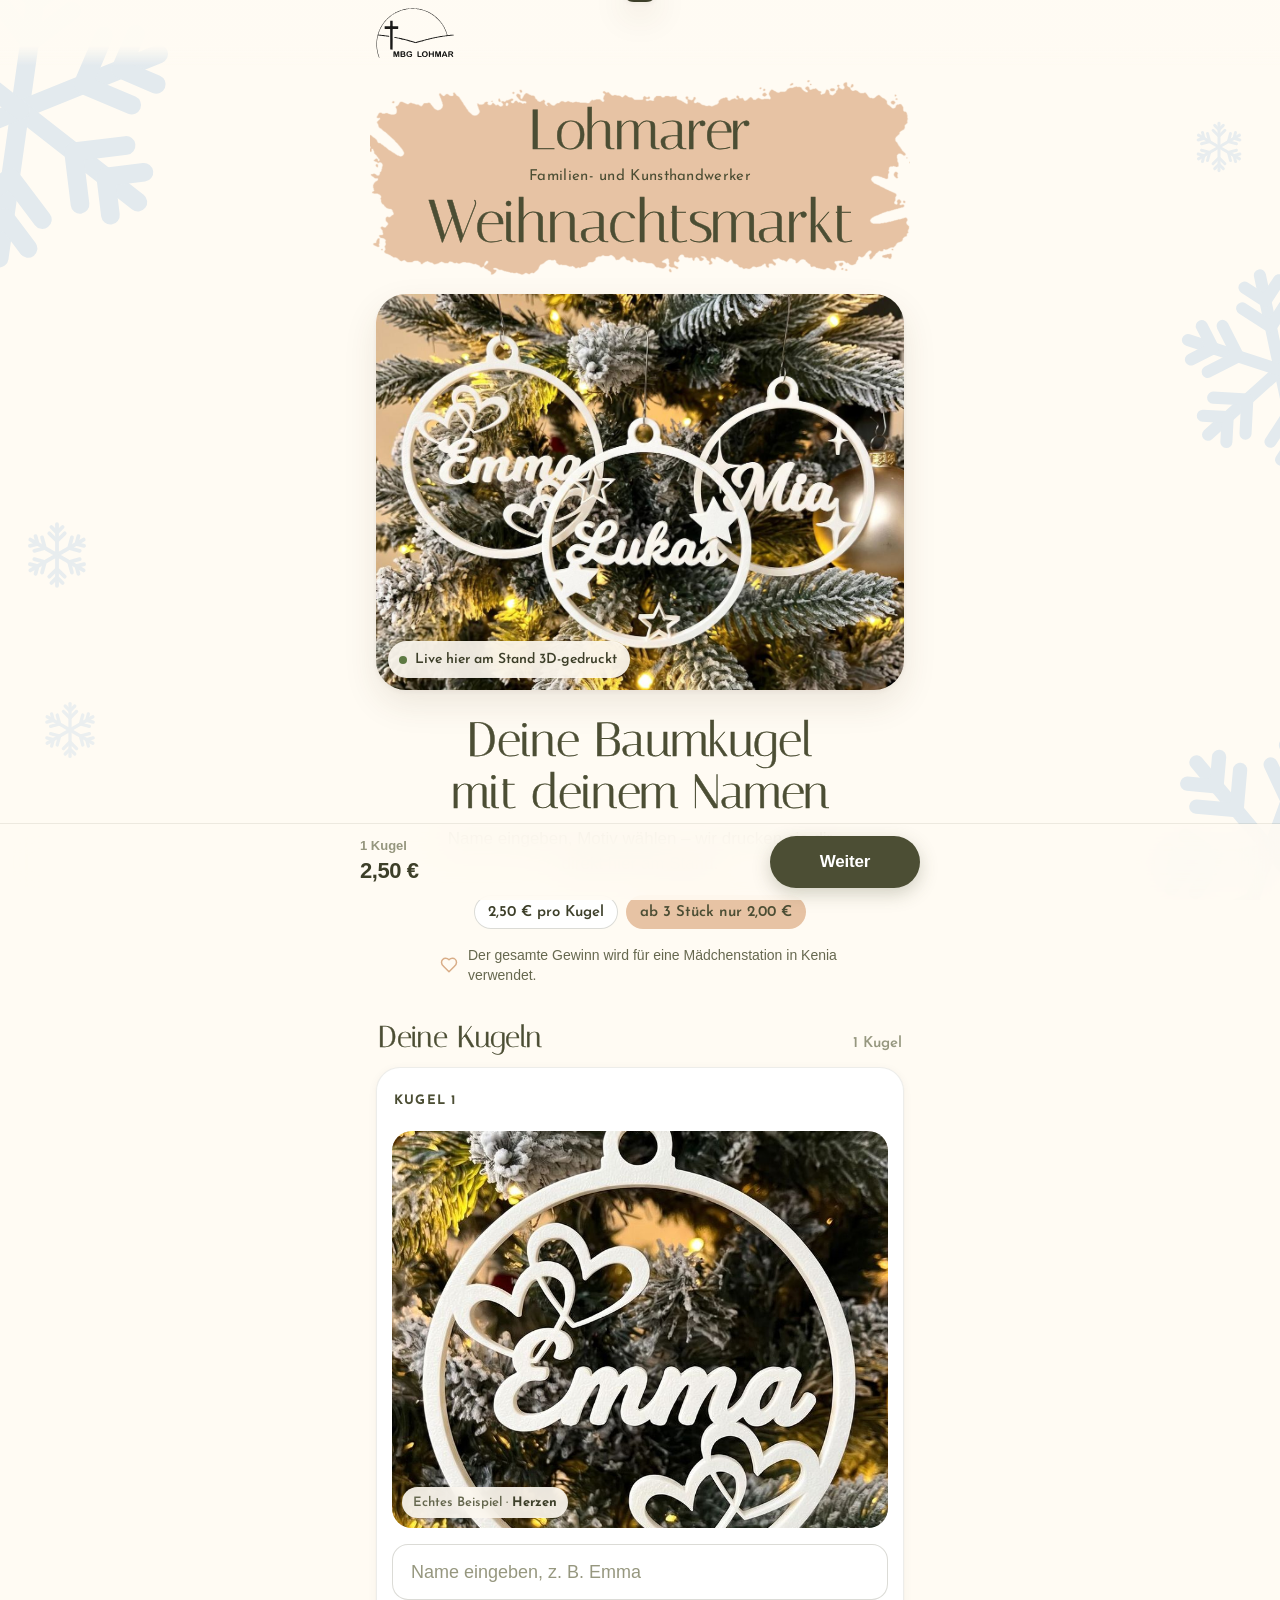
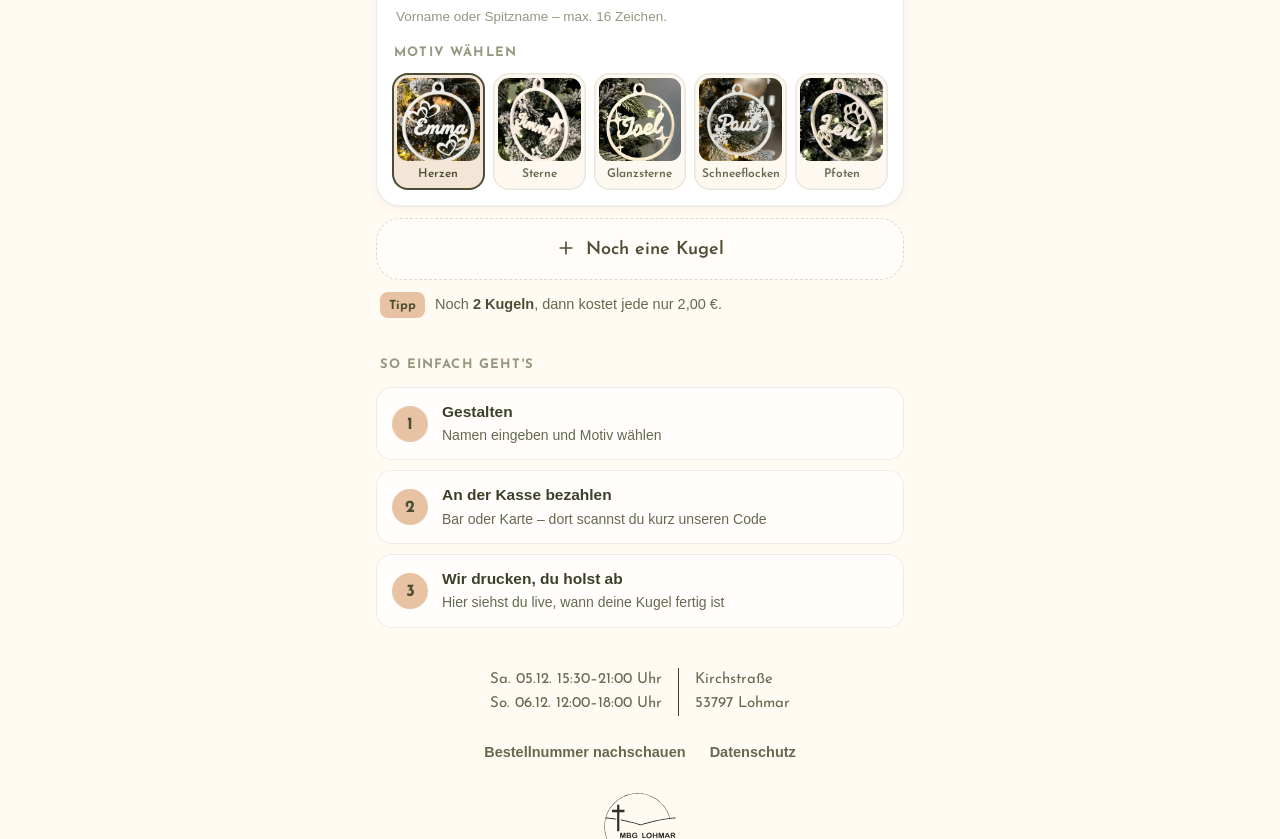
==== commit c0f20175: "Flyer-Design mit MBG-Lohmar-Logo, sauberere Animationen, Prozess-Verbesserungen - Nummern laufen übe" ====
--- a/index.html
+++ b/index.html
@@ -3,47 +3,41 @@
 <head>
   <meta charset="utf-8">
   <meta name="viewport" content="width=device-width, initial-scale=1.0, maximum-scale=1.0, user-scalable=no, viewport-fit=cover">
-  <title>Kugelwerk – Deine Baumkugel mit Namen</title>
-  <meta name="description" content="Personalisierte Weihnachtskugeln mit deinem Namen – live am Stand 3D-gedruckt. Einfach gestalten, an der Kasse bezahlen, abholen.">
-  <meta name="theme-color" content="#f8f4ee">
-  <meta name="apple-mobile-web-app-title" content="Kugelwerk">
+  <title>Namenskugeln · Lohmarer Weihnachtsmarkt</title>
+  <meta name="description" content="Weihnachtskugeln mit deinem Namen – live am Stand der MBG Lohmar 3D-gedruckt. Einfach gestalten, an der Kasse bezahlen, abholen.">
+  <meta name="theme-color" content="#fffbf3">
+  <meta name="apple-mobile-web-app-title" content="Namenskugeln">
   <meta name="format-detection" content="telephone=no">
   <link rel="icon" href="img/icon.svg" type="image/svg+xml">
   <link rel="apple-touch-icon" href="img/apple-touch-icon.png">
   <link rel="manifest" href="manifest.webmanifest">
-  <link rel="preload" href="fonts/pacifico-latin.woff2" as="font" type="font/woff2" crossorigin>
-  <link rel="stylesheet" href="css/base.css?v=2">
-  <link rel="stylesheet" href="css/shop.css?v=2">
+  <link rel="preload" href="fonts/italiana-latin.woff2" as="font" type="font/woff2" crossorigin>
+  <link rel="preload" href="fonts/josefin-latin-600.woff2" as="font" type="font/woff2" crossorigin>
+  <link rel="stylesheet" href="css/base.css?v=3">
+  <link rel="stylesheet" href="css/shop.css?v=3">
 </head>
 <body>
-  <div class="snow" id="snow" aria-hidden="true"></div>
-
   <header class="top">
     <div class="wrap">
-      <div class="brand">
-        <span class="brand-mark" aria-hidden="true">
-          <svg viewBox="0 0 24 24" fill="none" stroke="currentColor" stroke-width="2.2" stroke-linecap="round"><circle cx="12" cy="14" r="7"/><circle cx="12" cy="4.6" r="1.6"/><path d="M12 6.2V7"/><path d="m12 11 .9 1.9 2 .2-1.5 1.4.4 2-1.8-1-1.8 1 .4-2-1.5-1.4 2-.2Z" fill="currentColor" stroke-width="1"/></svg>
-        </span>
-        Kugelwerk
-      </div>
+      <img class="mbg" src="img/mbg-logo.svg" alt="MBG Lohmar" width="68" height="44">
       <div id="topRight"></div>
     </div>
   </header>
 
   <main id="app" class="wrap" aria-live="polite"></main>
 
-  <div class="dock hide" id="dock">
+  <div class="dock" id="dock" hidden>
     <div class="wrap">
       <div class="sum"><small id="dockLabel">1 Kugel</small><b class="num" id="dockTotal">2,50 €</b><s id="dockStrike" hidden></s></div>
-      <button class="btn" id="dockBtn">Bestellen</button>
+      <button class="btn" id="dockBtn">Weiter</button>
     </div>
   </div>
 
   <div class="toast" id="toast" role="status"></div>
 
-  <script src="js/config.js?v=2"></script>
-  <script src="js/api.js?v=2"></script>
-  <script src="js/icons.js?v=2"></script>
-  <script src="js/shop.js?v=2"></script>
+  <script src="js/config.js?v=3"></script>
+  <script src="js/api.js?v=3"></script>
+  <script src="js/icons.js?v=3"></script>
+  <script src="js/shop.js?v=3"></script>
 </body>
 </html>
--- a/css/base.css
+++ b/css/base.css
@@ -10,35 +10,50 @@
   unicode-range: U+0100-02AF,U+0304,U+0308,U+0329,U+1E00-1E9F,U+1EF2-1EFF,U+2020,U+20A0-20AB,U+20AD-20C0,U+2113,U+2C60-2C7F,U+A720-A7FF;
 }
 
+@font-face { font-family: 'Italiana'; font-weight: 400; font-display: swap; src: url(../fonts/italiana-latin.woff2) format('woff2'); }
+@font-face { font-family: 'Josefin Sans'; font-weight: 400; font-display: swap; src: url(../fonts/josefin-latin-400.woff2) format('woff2'); unicode-range: U+0000-00FF,U+0131,U+0152-0153,U+02BB-02BC,U+02C6,U+02DA,U+02DC,U+0304,U+0308,U+0329,U+2000-206F,U+20AC,U+2122,U+2212,U+FEFF,U+FFFD; }
+@font-face { font-family: 'Josefin Sans'; font-weight: 600; font-display: swap; src: url(../fonts/josefin-latin-600.woff2) format('woff2'); unicode-range: U+0000-00FF,U+0131,U+0152-0153,U+02BB-02BC,U+02C6,U+02DA,U+02DC,U+0304,U+0308,U+0329,U+2000-206F,U+20AC,U+2122,U+2212,U+FEFF,U+FFFD; }
+@font-face { font-family: 'Josefin Sans'; font-weight: 700; font-display: swap; src: url(../fonts/josefin-latin-700.woff2) format('woff2'); unicode-range: U+0000-00FF,U+0131,U+0152-0153,U+02BB-02BC,U+02C6,U+02DA,U+02DC,U+0304,U+0308,U+0329,U+2000-206F,U+20AC,U+2122,U+2212,U+FEFF,U+FFFD; }
+@font-face { font-family: 'Josefin Sans'; font-weight: 400; font-display: swap; src: url(../fonts/josefin-latin-ext-400.woff2) format('woff2'); unicode-range: U+0100-02AF,U+1E00-1E9F; }
+@font-face { font-family: 'Josefin Sans'; font-weight: 600; font-display: swap; src: url(../fonts/josefin-latin-ext-600.woff2) format('woff2'); unicode-range: U+0100-02AF,U+1E00-1E9F; }
+@font-face { font-family: 'Josefin Sans'; font-weight: 700; font-display: swap; src: url(../fonts/josefin-latin-ext-700.woff2) format('woff2'); unicode-range: U+0100-02AF,U+1E00-1E9F; }
+
 :root {
   color-scheme: light;
-  --bg: #f8f4ee;
-  --bg-2: #f1ebe2;
+  /* Farben wie im Flyer "Lohmarer Weihnachtsmarkt" */
+  --bg: #fffbf3;
+  --bg-2: #f6eee2;
   --surface: #ffffff;
-  --surface-2: #fbf8f4;
-  --ink: #1d2621;
-  --ink-2: #56615a;
-  --ink-3: #8b958f;
-  --line: rgb(29 38 33 / .09);
-  --line-2: rgb(29 38 33 / .16);
+  --surface-2: #fdf8f0;
+  --ink: #3d3f29;
+  --ink-2: #66684f;
+  --ink-3: #96977f;
+  --line: rgb(76 78 52 / .10);
+  --line-2: rgb(76 78 52 / .20);
 
-  --red: #c3343c;          /* Markenfarbe: Weihnachtsrot */
-  --red-press: #a8272f;
-  --red-tint: #fbe9e7;
-  --pine: #2e6a4f;         /* Tannengrün */
-  --pine-tint: #e5f0ea;
-  --gold: #c99a3a;
-  --gold-tint: #fbf1dc;
-  --warn: #b26a00;
-  --warn-tint: #fff2dc;
+  --accent: #4c4e34;        /* Oliv (Schriftfarbe Flyer) */
+  --accent-press: #393b26;
+  --accent-tint: #f3e6d6;   /* helles Beige */
+  --beige: #e7c3a4;         /* Pinselstrich Flyer */
+  --beige-2: #d9ad87;
+  --pine: #5e7a43;
+  --pine-tint: #e8eedd;
+  --gold: #b0844f;
+  --gold-tint: #f5e7d5;
+  --warn: #9a5b00;
+  --warn-tint: #fdf0d9;
+  --danger: #a8402e;
+  --danger-tint: #f9e4dd;
+  --snow: #e3eaee;
 
-  --r-sm: 10px; --r-md: 16px; --r-lg: 24px; --r-xl: 32px;
-  --s1: 4px; --s2: 8px; --s3: 12px; --s4: 16px; --s5: 24px; --s6: 32px; --s7: 48px;
-  --shadow-1: 0 1px 2px rgb(40 30 20 / .05), 0 2px 8px rgb(40 30 20 / .04);
-  --shadow-2: 0 2px 4px rgb(40 30 20 / .05), 0 12px 32px rgb(40 30 20 / .08);
+  --r-sm: 10px; --r-md: 16px; --r-lg: 24px; --r-xl: 30px;
+  --shadow-1: 0 1px 2px rgb(76 60 30 / .05), 0 2px 10px rgb(76 60 30 / .05);
+  --shadow-2: 0 2px 4px rgb(76 60 30 / .05), 0 14px 34px rgb(76 60 30 / .10);
   --ease: cubic-bezier(.2, .8, .2, 1);
   --font: -apple-system, BlinkMacSystemFont, "SF Pro Text", "Segoe UI", Roboto, Helvetica, Arial, sans-serif;
-  --font-round: ui-rounded, -apple-system, "SF Pro Rounded", system-ui, sans-serif;
+  --display: 'Italiana', 'Didot', Georgia, serif;
+  --sub: 'Josefin Sans', -apple-system, sans-serif;
+  --font-round: 'Josefin Sans', ui-rounded, -apple-system, sans-serif;
   --script: 'Pacifico', 'Snell Roundhand', cursive;
 }
 
@@ -59,19 +74,19 @@
   -webkit-appearance: none; appearance: none; border: 0; cursor: pointer;
   display: inline-flex; align-items: center; justify-content: center; gap: 8px;
   min-height: 52px; padding: 0 22px; border-radius: 999px;
-  font-family: var(--font); font-size: 17px; font-weight: 650; letter-spacing: -.01em;
-  background: var(--red); color: #fff;
+  font-family: var(--font); font-size: 17px; font-weight: 650; letter-spacing: -.01em; color: var(--bg);
+  background: var(--accent); color: #fff;
   transition: transform .15s var(--ease), background .2s, opacity .2s, box-shadow .2s;
-  box-shadow: 0 6px 18px rgb(195 52 60 / .28);
+  box-shadow: 0 6px 18px rgb(76 78 52 / .25);
   text-decoration: none; white-space: nowrap;
 }
-.btn:active { transform: scale(.97); background: var(--red-press); }
+.btn:active { transform: scale(.97); background: var(--accent-press); }
 .btn[disabled] { opacity: .45; pointer-events: none; box-shadow: none; }
 .btn.block { width: 100%; }
 .btn.secondary { background: var(--surface); color: var(--ink); box-shadow: inset 0 0 0 1px var(--line-2); }
 .btn.secondary:active { background: var(--bg-2); }
 .btn.ghost { background: transparent; color: var(--ink-2); box-shadow: none; min-height: 44px; padding: 0 12px; font-weight: 600; font-size: 15px; }
-.btn.pine { background: var(--pine); box-shadow: 0 6px 18px rgb(46 106 79 / .25); }
+.btn.pine { background: var(--pine); box-shadow: 0 6px 18px rgb(94 122 67 / .25); }
 .btn.small { min-height: 40px; padding: 0 16px; font-size: 15px; }
 .btn svg { width: 20px; height: 20px; flex: none; }
 .btn .spin { width: 18px; height: 18px; border-radius: 50%; border: 2.5px solid rgb(255 255 255 / .4); border-top-color: #fff; animation: spin .8s linear infinite; }
@@ -87,12 +102,12 @@
   transition: border-color .2s, box-shadow .2s;
 }
 .input::placeholder { color: var(--ink-3); font-weight: 450; }
-.input:focus { border-color: var(--red); box-shadow: 0 0 0 4px var(--red-tint); }
-.input.invalid { border-color: var(--red); background: #fff8f7; }
+.input:focus { border-color: var(--accent); box-shadow: 0 0 0 4px var(--accent-tint); }
+.input.invalid { border-color: var(--danger); background: #fff7f4; }
 
 /* Sheets (von unten) */
 .scrim {
-  position: fixed; inset: 0; background: rgb(25 20 15 / .38); z-index: 50;
+  position: fixed; inset: 0; background: rgb(40 35 20 / .38); z-index: 50;
   opacity: 0; transition: opacity .25s var(--ease); -webkit-backdrop-filter: blur(2px); backdrop-filter: blur(2px);
 }
 .scrim.show { opacity: 1; }
@@ -118,7 +133,7 @@
   display: flex; gap: 10px; align-items: center;
 }
 .toast.show { transform: translate(-50%, 0); }
-.toast.err { background: #8f1f26; }
+.toast.err { background: var(--danger); }
 
 .eyebrow { font-size: 12px; font-weight: 700; letter-spacing: .08em; text-transform: uppercase; color: var(--ink-3); }
 .num { font-variant-numeric: tabular-nums; }
--- a/css/shop.css
+++ b/css/shop.css
@@ -1,332 +1,270 @@
-/* Kugelwerk – Kundenseite */
+/* Lohmarer Weihnachtsmarkt – Namenskugeln · Kundenseite (Stil wie der Flyer) */
 html, body { overscroll-behavior-y: none; }
 body {
   -webkit-user-select: none; user-select: none; -webkit-touch-callout: none; touch-action: manipulation;
-  background:
-    radial-gradient(1200px 500px at 110% -10%, #fde7e1 0%, transparent 55%),
-    radial-gradient(900px 500px at -20% 0%, #e8f1ea 0%, transparent 50%),
-    var(--bg);
-  background-attachment: fixed;
-  min-height: 100dvh;
+  background: var(--bg); min-height: 100dvh;
 }
 input, textarea { -webkit-user-select: text; user-select: text; -webkit-touch-callout: default; }
-
 .wrap { max-width: 560px; margin: 0 auto; padding: 0 16px; }
-
-/* Schnee im Hintergrund (sehr dezent) */
-.snow { position: fixed; inset: 0; pointer-events: none; z-index: 0; overflow: hidden; }
-.snow i {
-  position: absolute; top: -10px; width: 6px; height: 6px; border-radius: 50%;
-  background: #fff; box-shadow: 0 0 0 1px rgb(29 38 33 / .04);
-  animation: fall linear infinite; opacity: .9;
-}
-@keyframes fall { to { transform: translate3d(var(--dx, 20px), 105vh, 0); } }
-
-/* Kopfzeile */
+.ico { width: 20px; height: 20px; flex: none; }
+
+/* große Schneeflocken wie auf dem Flyer */
+.flakes { position: fixed; inset: 0; pointer-events: none; z-index: 0; overflow: hidden; }
+.flakes svg { position: absolute; color: var(--snow); }
+.flakes .f1 { width: 340px; left: -150px; top: -60px; transform: rotate(8deg); }
+.flakes .f2 { width: 220px; right: -110px; top: 260px; transform: rotate(-12deg); }
+.flakes .f3 { width: 70px; left: 22px; top: 520px; opacity: .8; }
+.flakes .f4 { width: 54px; right: 34px; top: 120px; opacity: .8; }
+.flakes .f5 { width: 260px; right: -120px; bottom: -80px; transform: rotate(20deg); }
+.flakes .f6 { width: 60px; left: 40px; bottom: 140px; opacity: .7; }
+
+/* Kopf */
 .top {
   position: sticky; top: 0; z-index: 20;
-  padding: calc(10px + env(safe-area-inset-top)) 0 10px;
-  background: linear-gradient(var(--bg) 60%, rgb(248 244 238 / 0));
+  padding: calc(8px + env(safe-area-inset-top)) 0 8px;
+  background: linear-gradient(rgb(255 251 243 / .96) 70%, rgb(255 251 243 / 0));
 }
 .top .wrap { display: flex; align-items: center; justify-content: space-between; gap: 12px; }
-.brand { display: flex; align-items: center; gap: 10px; font-weight: 750; font-size: 18px; letter-spacing: -.02em; }
-.brand-mark { width: 34px; height: 34px; border-radius: 11px; background: var(--red); color: #fff; display: grid; place-items: center; box-shadow: 0 4px 12px rgb(195 52 60 / .3); }
-.brand-mark svg { width: 24px; height: 24px; }
+.mbg { display: block; height: 50px; width: auto; }
 .chip {
-  display: inline-flex; align-items: center; gap: 6px; height: 34px; padding: 0 12px; border-radius: 999px;
-  background: var(--surface); box-shadow: inset 0 0 0 1px var(--line); font-size: 14px; font-weight: 600; color: var(--ink-2);
+  display: inline-flex; align-items: center; gap: 7px; height: 36px; padding: 2px 14px 0; border-radius: 999px;
+  background: var(--surface); box-shadow: inset 0 0 0 1px var(--line-2); font-family: var(--sub); font-size: 15px; font-weight: 600; color: var(--ink-2);
   border: 0; cursor: pointer; white-space: nowrap;
 }
-.chip svg { width: 16px; height: 16px; }
-.chip.live::before { content: ''; width: 7px; height: 7px; border-radius: 50%; background: var(--pine); box-shadow: 0 0 0 3px var(--pine-tint); }
-.chip.red { background: var(--red); color: #fff; box-shadow: 0 4px 12px rgb(195 52 60 / .28); }
-
-main { position: relative; z-index: 1; padding-bottom: calc(130px + env(safe-area-inset-bottom)); }
-
-/* Hero */
-.hero { padding: 6px 0 8px; }
-.hero-media {
-  position: relative; border-radius: var(--r-xl); overflow: hidden; aspect-ratio: 4 / 3.1;
-  background: linear-gradient(160deg, #fff 0%, #f6eee4 100%); box-shadow: var(--shadow-2);
-}
+.chip .ico { width: 17px; height: 17px; margin-top: -2px; }
+.chip.live::before { content: ''; width: 7px; height: 7px; margin-top: -2px; border-radius: 50%; background: var(--pine); box-shadow: 0 0 0 3px var(--pine-tint); }
+.chip.solid { background: var(--accent); color: var(--bg); box-shadow: 0 4px 12px rgb(76 78 52 / .25); }
+
+main { position: relative; z-index: 1; padding-bottom: calc(120px + env(safe-area-inset-bottom)); }
+
+/* Titel im Pinselstrich (wie Flyer) */
+.brush { position: relative; isolation: isolate; text-align: center; padding: 26px 10px 24px; margin: 4px -6px 0; color: var(--accent); }
+.brush::before { content: ''; position: absolute; inset: 0; background: url(../img/brush.png) center / 100% 100% no-repeat; z-index: -1; }
+.brush .l1 { font-family: var(--display); font-size: 44px; line-height: 1; -webkit-text-stroke: .5px currentColor; }
+.brush .l2 { font-family: var(--sub); font-size: 15px; letter-spacing: .02em; margin: 8px 0 4px; }
+.brush .l3 { font-family: var(--display); font-size: 46px; line-height: 1; -webkit-text-stroke: .5px currentColor; letter-spacing: -.01em; }
+
+.hero { padding-top: 6px; }
+.hero-media { position: relative; border-radius: var(--r-xl); overflow: hidden; aspect-ratio: 4 / 3; margin-top: 18px; background: var(--bg-2); box-shadow: var(--shadow-2); }
 .hero-media img { width: 100%; height: 100%; object-fit: cover; }
-.hero-media .fallback { position: absolute; inset: 0; display: grid; place-items: center; color: #fff; background: radial-gradient(circle at 30% 20%, #3c7a5d, #1f4a36); }
-.hero-media .fallback .orn { width: 46%; filter: drop-shadow(0 8px 16px rgb(0 0 0 / .25)); }
 .hero-badge {
-  position: absolute; left: 14px; bottom: 14px; display: inline-flex; align-items: center; gap: 8px;
-  padding: 8px 12px 8px 10px; border-radius: 999px; background: rgb(255 255 255 / .86);
-  -webkit-backdrop-filter: blur(12px) saturate(1.4); backdrop-filter: blur(12px) saturate(1.4);
-  font-size: 13px; font-weight: 650; color: var(--ink);
-}
-.hero-badge .dot { width: 8px; height: 8px; border-radius: 50%; background: var(--red); animation: pulse 1.6s ease-in-out infinite; }
-@keyframes pulse { 50% { transform: scale(1.5); opacity: .5; } }
-.hero h1 { margin-top: 22px; font-size: 34px; line-height: 1.08; letter-spacing: -.03em; font-weight: 800; }
-.hero h1 .script { font-family: var(--script); font-weight: 400; color: var(--red); letter-spacing: 0; font-size: 1.02em; display: inline-block; transform: rotate(-3deg); margin-top: 2px; }
-.hero p { margin-top: 10px; color: var(--ink-2); font-size: 17px; }
-.price-row { display: flex; flex-wrap: wrap; gap: 8px; margin-top: 16px; }
-.pill { display: inline-flex; align-items: center; gap: 6px; height: 32px; padding: 0 12px; border-radius: 999px; background: var(--surface); box-shadow: inset 0 0 0 1px var(--line); font-size: 14px; font-weight: 650; }
-.pill.gold { background: var(--gold-tint); box-shadow: none; color: #7a5a14; }
-
-.closed-note { margin-top: 16px; padding: 14px 16px; border-radius: var(--r-md); background: var(--warn-tint); color: #6b4300; font-weight: 600; display: flex; gap: 10px; align-items: flex-start; }
-.closed-note svg { width: 20px; height: 20px; flex: none; margin-top: 1px; }
-
-/* Bauen */
-.section-title { display: flex; align-items: baseline; justify-content: space-between; margin: 34px 2px 12px; }
-.section-title h2 { font-size: 22px; letter-spacing: -.02em; font-weight: 780; }
-.section-title span { color: var(--ink-3); font-size: 14px; font-weight: 600; }
-
-.kcard {
-  background: var(--surface); border-radius: var(--r-lg); box-shadow: var(--shadow-1), inset 0 0 0 1px var(--line);
-  margin-bottom: 12px; overflow: hidden; animation: pop .35s var(--ease);
-}
-@keyframes pop { from { opacity: 0; transform: translateY(8px) scale(.98); } }
-.kcard-head { display: flex; align-items: center; justify-content: space-between; padding: 14px 14px 0 18px; }
-.kcard-head .eyebrow { color: var(--red); }
+  position: absolute; left: 12px; bottom: 12px; display: inline-flex; align-items: center; gap: 8px;
+  padding: 9px 13px 7px 11px; border-radius: 999px; background: rgb(255 251 243 / .9);
+  -webkit-backdrop-filter: blur(12px); backdrop-filter: blur(12px);
+  font-family: var(--sub); font-size: 14px; font-weight: 600; color: var(--ink);
+}
+.hero-badge .dot { width: 8px; height: 8px; margin-top: -2px; border-radius: 50%; background: var(--pine); animation: pulse 1.8s ease-in-out infinite; }
+@keyframes pulse { 50% { transform: scale(1.5); opacity: .45; } }
+.hero h1 { margin-top: 24px; font-family: var(--display); font-weight: 400; font-size: 38px; line-height: 1.08; color: var(--accent); -webkit-text-stroke: .5px currentColor; text-align: center; }
+.hero p.lead { margin: 10px auto 0; color: var(--ink-2); font-size: 17px; text-align: center; max-width: 420px; }
+.price-row { display: flex; flex-wrap: wrap; justify-content: center; gap: 8px; margin-top: 18px; }
+.pill { display: inline-flex; align-items: center; height: 34px; padding: 2px 14px 0; border-radius: 999px; background: var(--surface); box-shadow: inset 0 0 0 1px var(--line-2); font-family: var(--sub); font-size: 15px; font-weight: 600; color: var(--ink); }
+.pill.beige { background: var(--beige); box-shadow: none; color: var(--accent); }
+.charity { margin: 16px auto 0; display: flex; gap: 10px; align-items: center; justify-content: center; color: var(--ink-2); font-size: 14px; text-align: left; max-width: 400px; }
+.charity .ico { width: 18px; height: 18px; color: var(--beige-2); }
+
+.note-box { margin-top: 18px; padding: 14px 16px; border-radius: var(--r-md); display: flex; gap: 10px; align-items: flex-start; font-weight: 550; }
+.note-box .ico { margin-top: 1px; }
+.note-box.warn { background: var(--warn-tint); color: #6b4300; }
+.note-box.info { background: var(--accent-tint); color: var(--ink); }
+
+/* Abschnitte */
+.section-title { display: flex; align-items: baseline; justify-content: space-between; gap: 10px; margin: 36px 2px 12px; }
+.section-title h2 { font-family: var(--display); font-weight: 400; font-size: 30px; color: var(--accent); -webkit-text-stroke: .4px currentColor; line-height: 1.1; }
+.section-title span { font-family: var(--sub); color: var(--ink-3); font-size: 15px; font-weight: 600; }
+.eyebrow { font-family: var(--sub); font-size: 13px; font-weight: 700; letter-spacing: .09em; text-transform: uppercase; color: var(--ink-3); }
+
+/* Kugel-Karten */
+.kcard { background: var(--surface); border-radius: var(--r-lg); box-shadow: var(--shadow-1), inset 0 0 0 1px var(--line); margin-bottom: 12px; overflow: hidden; animation: pop .35s var(--ease); }
+@keyframes pop { from { opacity: 0; transform: translateY(8px) scale(.985); } }
+.kcard-head { display: flex; align-items: center; justify-content: space-between; padding: 12px 10px 0 18px; }
+.kcard-head .eyebrow { color: var(--accent); }
 .icon-btn { width: 44px; height: 44px; border-radius: 50%; border: 0; background: transparent; color: var(--ink-3); display: grid; place-items: center; cursor: pointer; }
 .icon-btn:active { background: var(--bg-2); }
-.icon-btn svg { width: 20px; height: 20px; }
-
-/* Druckplatte als Bühne für die Vorschau */
-.plate {
-  position: relative; margin: 6px 16px 0; border-radius: 20px; aspect-ratio: 1 / .8;
-  display: grid; place-items: center; overflow: hidden;
-  background:
-    linear-gradient(rgb(29 38 33 / .055) 1px, transparent 1px) 0 0 / 18px 18px,
-    linear-gradient(90deg, rgb(29 38 33 / .055) 1px, transparent 1px) 0 0 / 18px 18px,
-    linear-gradient(160deg, #f4f1ec, #ebe6de);
-  box-shadow: inset 0 0 0 1px var(--line);
-}
-.plate::after { content: 'Vorschau'; position: absolute; right: 12px; bottom: 10px; font-size: 11px; font-weight: 700; letter-spacing: .08em; text-transform: uppercase; color: var(--ink-3); }
-.plate .orn { width: 64%; max-width: 250px; color: #fff; filter: drop-shadow(0 1px 0 rgb(0 0 0 / .08)) drop-shadow(0 6px 10px rgb(60 40 20 / .18)); transition: transform .4s var(--ease); }
-.plate .orn text { transition: opacity .2s; }
-.plate.bump .orn { animation: bump .45s var(--ease); }
-@keyframes bump { 40% { transform: scale(1.04) rotate(-1.5deg); } }
-
-.kcard-body { padding: 16px; display: grid; gap: 16px; }
-.name-hint { margin-top: 6px; font-size: 13px; color: var(--ink-3); min-height: 18px; padding-left: 4px; }
-.name-hint.err { color: var(--red); font-weight: 600; }
-
+.photo { position: relative; margin: 8px 16px 0; border-radius: 20px; overflow: hidden; aspect-ratio: 1 / .8; background: var(--bg-2); }
+.photo img { width: 100%; height: 100%; object-fit: cover; object-position: 50% 42%; }
+.photo.bump img { animation: fadein .4s var(--ease); }
+@keyframes fadein { from { opacity: .35; transform: scale(1.03); } }
+.photo-cap { position: absolute; left: 10px; bottom: 10px; padding: 7px 11px 5px; border-radius: 999px; background: rgb(255 251 243 / .9); -webkit-backdrop-filter: blur(10px); backdrop-filter: blur(10px); font-family: var(--sub); font-size: 13px; font-weight: 600; color: var(--ink-2); }
+.photo-cap b { color: var(--ink); }
+.kcard-body { padding: 16px; display: grid; gap: 18px; }
+.name-hint { margin-top: 7px; font-size: 13.5px; color: var(--ink-3); min-height: 18px; padding-left: 4px; }
+.name-hint.err { color: var(--danger); font-weight: 600; }
 .variants { display: grid; grid-template-columns: repeat(5, minmax(0, 1fr)); gap: 8px; }
 .var {
   -webkit-appearance: none; appearance: none; border: 0; cursor: pointer; padding: 5px 5px 8px; min-height: 92px;
   border-radius: 16px; background: var(--surface-2); box-shadow: inset 0 0 0 1.5px var(--line);
-  display: flex; flex-direction: column; align-items: center; gap: 6px; color: var(--ink-2);
+  display: flex; flex-direction: column; align-items: center; gap: 7px; color: var(--ink-2);
   transition: box-shadow .2s, background .2s, transform .15s var(--ease);
 }
 .var:active { transform: scale(.95); }
-.var img { width: 100%; aspect-ratio: 1; object-fit: cover; border-radius: 11px; background: #efe9e0; }
-.var span { font-size: 11.5px; font-weight: 650; line-height: 1.15; text-align: center; overflow-wrap: anywhere; }
-.var[aria-pressed="true"] { background: var(--red-tint); box-shadow: inset 0 0 0 2px var(--red); color: var(--red); }
-.var[aria-pressed="true"] img { box-shadow: 0 0 0 2px #fff; }
-@media (max-width: 360px) {
-  .variants { grid-template-columns: repeat(3, minmax(0, 1fr)); }
-}
-
-/* zusammengeklappte Kugel */
+.var img { width: 100%; aspect-ratio: 1; object-fit: cover; border-radius: 11px; background: var(--bg-2); }
+.var span { font-family: var(--sub); font-size: 12px; font-weight: 600; line-height: 1.15; text-align: center; overflow-wrap: anywhere; hyphens: manual; }
+.var[aria-pressed="true"] { background: var(--accent-tint); box-shadow: inset 0 0 0 2px var(--accent); color: var(--accent); }
+@media (max-width: 360px) { .variants { grid-template-columns: repeat(3, minmax(0, 1fr)); } }
+
 .krow { display: flex; align-items: center; gap: 14px; padding: 10px 8px 10px 12px; cursor: pointer; }
-.krow .mini { width: 58px; height: 58px; border-radius: 16px; background: #efeae2; display: grid; place-items: center; flex: none; }
-.krow .mini { overflow: hidden; } .krow .mini img, .line .mini img { width: 100%; height: 100%; object-fit: cover; }
 .krow .txt { flex: 1; min-width: 0; }
-.krow .nm { font-family: var(--script); font-size: 22px; line-height: 1.3; white-space: nowrap; overflow: hidden; text-overflow: ellipsis; }
-.krow .nm.empty { font-family: var(--font); font-size: 16px; color: var(--red); font-weight: 650; }
+.krow .nm { font-size: 19px; font-weight: 650; white-space: nowrap; overflow: hidden; text-overflow: ellipsis; }
+.krow .nm.empty { color: var(--danger); font-size: 16px; }
 .krow .vr { font-size: 14px; color: var(--ink-3); font-weight: 550; }
+.motif { width: 48px; height: 48px; border-radius: 14px; background: var(--accent-tint); color: var(--accent); display: grid; place-items: center; flex: none; }
+.motif .ico { width: 24px; height: 24px; }
 
 .add-btn {
-  width: 100%; min-height: 64px; border-radius: var(--r-lg); border: 2px dashed var(--line-2); background: transparent;
+  width: 100%; min-height: 62px; border-radius: var(--r-lg); border: 1.5px dashed var(--line-2); background: rgb(255 255 255 / .5);
   display: flex; align-items: center; justify-content: center; gap: 10px; cursor: pointer;
-  font-size: 17px; font-weight: 700; color: var(--ink);
-}
-.add-btn:active { background: rgb(255 255 255 / .6); }
-.add-btn svg { width: 22px; height: 22px; color: var(--red); }
-.bulk-hint { margin: 12px 4px 0; font-size: 14px; color: var(--ink-2); display: flex; gap: 8px; align-items: center; }
-.bulk-hint b { color: #7a5a14; }
-.bulk-hint .tag { flex: none; height: 24px; padding: 0 8px; border-radius: 8px; background: var(--gold-tint); color: #7a5a14; font-size: 12px; font-weight: 750; display: inline-flex; align-items: center; }
-
-/* So funktioniert's */
-.how { margin-top: 36px; display: grid; gap: 10px; }
-.how-step { display: flex; gap: 14px; align-items: center; padding: 14px 16px; background: rgb(255 255 255 / .6); border-radius: var(--r-md); box-shadow: inset 0 0 0 1px var(--line); }
-.how-step .n { width: 34px; height: 34px; border-radius: 12px; display: grid; place-items: center; background: var(--pine-tint); color: var(--pine); flex: none; }
-.how-step .n svg { width: 18px; height: 18px; }
-.how-step b { display: block; font-size: 15px; }
+  font-family: var(--sub); font-size: 18px; font-weight: 600; color: var(--accent); padding-top: 3px;
+}
+.add-btn:active { background: var(--surface); }
+.add-btn .ico { margin-top: -3px; }
+.bulk-hint { margin: 12px 4px 0; font-size: 14.5px; color: var(--ink-2); display: flex; gap: 10px; align-items: center; }
+.bulk-hint b { color: var(--accent); }
+.bulk-hint .tag { flex: none; height: 26px; padding: 2px 9px 0; border-radius: 8px; background: var(--beige); color: var(--accent); font-family: var(--sub); font-size: 12.5px; font-weight: 700; display: inline-flex; align-items: center; }
+
+/* So geht's */
+.how { margin-top: 38px; display: grid; gap: 10px; }
+.how-step { display: flex; gap: 14px; align-items: center; padding: 14px 16px; background: rgb(255 255 255 / .7); border-radius: var(--r-md); box-shadow: inset 0 0 0 1px var(--line); }
+.how-step .n { width: 36px; height: 36px; border-radius: 50%; display: grid; place-items: center; background: var(--beige); color: var(--accent); flex: none; font-family: var(--sub); font-weight: 700; font-size: 17px; padding-top: 3px; }
+.how-step b { display: block; font-size: 15.5px; }
 .how-step small { color: var(--ink-2); font-size: 14px; }
 
-.foot { margin: 34px 0 0; display: flex; flex-wrap: wrap; gap: 4px 0; justify-content: center; color: var(--ink-3); font-size: 14px; }
-.foot button { background: none; border: 0; color: var(--ink-2); font-weight: 600; padding: 12px; cursor: pointer; min-height: 44px; }
-
-/* Unteres Dock */
+/* Fuß wie Flyer */
+.foot { margin: 40px 0 0; text-align: center; color: var(--ink-2); }
+.foot .times { display: grid; grid-template-columns: minmax(0, auto) 1px minmax(0, auto); justify-content: center; gap: 0 16px; font-family: var(--sub); font-size: 15px; line-height: 1.6; align-items: center; }
+.foot .times .bar { background: var(--ink); align-self: stretch; }
+.foot .times div { text-align: left; } .foot .times div:first-child { text-align: right; }
+.foot .links { display: flex; flex-wrap: wrap; justify-content: center; margin-top: 14px; }
+.foot .links button { background: none; border: 0; color: var(--ink-2); font-weight: 600; padding: 12px; cursor: pointer; min-height: 44px; font-size: 14.5px; }
+.foot .mbg { height: 46px; margin: 18px auto 0; opacity: .9; }
+
+/* Dock */
 .dock {
   position: fixed; left: 0; right: 0; bottom: 0; z-index: 30;
   padding: 12px 16px calc(12px + env(safe-area-inset-bottom));
-  background: rgb(255 255 255 / .82); -webkit-backdrop-filter: blur(18px) saturate(1.6); backdrop-filter: blur(18px) saturate(1.6);
+  background: rgb(255 251 243 / .88); -webkit-backdrop-filter: blur(18px) saturate(1.4); backdrop-filter: blur(18px) saturate(1.4);
   box-shadow: 0 -1px 0 var(--line);
-  transform: translateY(0); transition: transform .3s var(--ease);
-}
-.dock.hide { transform: translateY(110%); }
+}
 .dock .wrap { display: flex; align-items: center; gap: 14px; padding: 0; }
 .dock .sum { flex: 1; min-width: 0; }
 .dock .sum small { display: block; color: var(--ink-3); font-size: 13px; font-weight: 600; }
-.dock .sum b { font-size: 22px; letter-spacing: -.02em; font-weight: 800; }
+.dock .sum b { font-size: 22px; font-weight: 800; letter-spacing: -.02em; }
 .dock .sum s { color: var(--ink-3); font-size: 14px; margin-left: 6px; font-weight: 600; }
 .dock .btn { flex: none; min-width: 150px; }
 
-/* Checkout-Sheet */
-.sheet h3 { font-size: 24px; letter-spacing: -.02em; font-weight: 800; }
+/* Sheets */
+.sheet h3 { font-family: var(--display); font-weight: 400; font-size: 32px; color: var(--accent); -webkit-text-stroke: .4px currentColor; line-height: 1.1; }
 .sheet .sub { color: var(--ink-2); margin-top: 6px; }
-.lines { margin: 18px 0 14px; display: grid; gap: 8px; }
-.line { display: flex; align-items: center; gap: 12px; padding: 8px 12px 8px 8px; border-radius: 16px; background: var(--surface-2); box-shadow: inset 0 0 0 1px var(--line); }
-.line .mini { width: 46px; height: 46px; border-radius: 12px; background: #efeae2; display: grid; place-items: center; flex: none; }
-.line .mini { overflow: hidden; }
-.line .nm { font-family: var(--script); font-size: 20px; flex: 1; min-width: 0; overflow: hidden; text-overflow: ellipsis; white-space: nowrap; }
+.lines, .items-list { display: grid; gap: 8px; }
+.lines { margin: 18px 0 14px; }
+.line { display: flex; align-items: center; gap: 12px; padding: 8px 14px 8px 8px; border-radius: 16px; background: var(--surface); box-shadow: inset 0 0 0 1px var(--line); }
+.line .nm { flex: 1; min-width: 0; overflow: hidden; text-overflow: ellipsis; white-space: nowrap; font-size: 18px; font-weight: 650; }
 .line .vr { color: var(--ink-3); font-size: 14px; font-weight: 600; }
+.line .motif { width: 42px; height: 42px; border-radius: 12px; }
+.line .motif .ico { width: 21px; height: 21px; }
 .total { display: flex; justify-content: space-between; align-items: baseline; padding: 6px 4px 18px; border-bottom: 1px solid var(--line); margin-bottom: 16px; }
 .total span { color: var(--ink-2); font-weight: 600; }
 .total b { font-size: 28px; font-weight: 800; letter-spacing: -.02em; }
-.note { display: flex; gap: 10px; align-items: flex-start; font-size: 14px; color: var(--ink-2); margin-bottom: 16px; }
-.note svg { width: 18px; height: 18px; flex: none; margin-top: 2px; color: var(--pine); }
-
-/* ===== Bestellansicht ===== */
-.view-order { padding-top: 4px; }
+.note { display: flex; gap: 10px; align-items: flex-start; font-size: 14.5px; color: var(--ink-2); margin-bottom: 16px; }
+.note .ico { width: 18px; height: 18px; margin-top: 2px; color: var(--pine); }
+.spell { margin: -4px 0 14px; font-size: 14px; color: var(--ink-2); display: flex; gap: 8px; align-items: center; }
+.spell .ico { width: 17px; height: 17px; color: var(--warn); }
+
+/* Bestellansicht */
 .backlink { display: inline-flex; align-items: center; gap: 2px; margin: 0 0 6px -8px; }
-
-.ticket {
-  position: relative; background: var(--surface); border-radius: var(--r-xl); box-shadow: var(--shadow-2), inset 0 0 0 1px var(--line);
-  overflow: hidden;
-}
-.ticket-top { padding: 26px 22px 22px; text-align: center; position: relative; }
-.ticket-top .eyebrow { color: var(--ink-3); }
-.big-num { font-family: var(--font-round); font-size: 76px; line-height: 1; font-weight: 850; letter-spacing: -.04em; color: var(--red); margin-top: 8px; font-variant-numeric: tabular-nums; }
-.big-num small { font-size: .5em; vertical-align: .55em; margin-right: 2px; opacity: .7; }
-.ticket-top .lead { margin-top: 10px; font-size: 17px; color: var(--ink-2); }
+.ticket { position: relative; background: var(--surface); border-radius: var(--r-xl); box-shadow: var(--shadow-2), inset 0 0 0 1px var(--line); overflow: hidden; }
+.ticket-top { padding: 24px 22px 20px; text-align: center; position: relative; isolation: isolate; }
+.ticket-top::before { content: ''; position: absolute; left: 50%; top: 44px; width: 230px; height: 112px; margin-left: -115px; background: url(../img/brush.png) center / 100% 100% no-repeat; opacity: .6; z-index: -1; }
+.big-num { font-family: var(--sub); font-size: 80px; line-height: 1; font-weight: 700; color: var(--accent); margin-top: 14px; padding-top: 10px; font-variant-numeric: tabular-nums; }
+.big-num small { font-size: .45em; vertical-align: .7em; margin-right: 2px; opacity: .6; }
+.ticket-top .lead { margin-top: 12px; font-size: 16.5px; color: var(--ink-2); }
 .ticket-cut { position: relative; height: 1px; margin: 0 22px; border-top: 2px dashed var(--line-2); }
 .ticket-cut::before, .ticket-cut::after { content: ''; position: absolute; top: -13px; width: 24px; height: 24px; border-radius: 50%; background: var(--bg); box-shadow: inset 0 0 0 1px var(--line); }
 .ticket-cut::before { left: -35px; } .ticket-cut::after { right: -35px; }
-.ticket-bottom { padding: 18px 18px 20px; }
-
-/* Schritte */
-.steps { display: grid; grid-template-columns: repeat(4, minmax(0, 1fr)); gap: 0; margin: 4px 0 2px; }
+.ticket-bottom { padding: 18px 14px 20px; }
+
+.steps { display: grid; grid-template-columns: repeat(4, minmax(0, 1fr)); }
 .step { display: flex; flex-direction: column; align-items: center; gap: 8px; position: relative; text-align: center; }
-.step::before { content: ''; position: absolute; top: 13px; right: 50%; width: 100%; height: 3px; background: var(--line-2); border-radius: 2px; z-index: 0; }
+.step::before { content: ''; position: absolute; top: 13px; right: 50%; width: 100%; height: 3px; background: var(--line-2); border-radius: 2px; }
 .step:first-child::before { display: none; }
 .step .dot { position: relative; z-index: 1; width: 28px; height: 28px; border-radius: 50%; background: var(--surface); box-shadow: inset 0 0 0 2.5px var(--line-2); display: grid; place-items: center; color: #fff; }
-.step .dot svg { width: 15px; height: 15px; }
+.step .dot .ico { width: 15px; height: 15px; }
 .step span { font-size: 12px; font-weight: 650; color: var(--ink-3); line-height: 1.2; }
 .step.done::before, .step.now::before { background: var(--pine); }
 .step.done .dot { background: var(--pine); box-shadow: none; }
-.step.now .dot { background: var(--red); box-shadow: 0 0 0 5px var(--red-tint); }
-.step.now .dot::after { content: ''; width: 9px; height: 9px; border-radius: 50%; background: #fff; }
+.step.now .dot { background: var(--accent); box-shadow: 0 0 0 5px var(--accent-tint); }
+.step.now .dot::after { content: ''; width: 9px; height: 9px; border-radius: 50%; background: var(--bg); }
 .step.done span, .step.now span { color: var(--ink); }
 
-/* Status-Karte */
 .status-card { margin-top: 14px; background: var(--surface); border-radius: var(--r-lg); box-shadow: var(--shadow-1), inset 0 0 0 1px var(--line); padding: 20px; display: grid; gap: 16px; }
 .status-head { display: flex; gap: 16px; align-items: center; }
-.status-head .art { width: 108px; flex: none; }
-.status-head h2 { font-size: 22px; letter-spacing: -.02em; font-weight: 800; line-height: 1.15; }
-.status-head p { color: var(--ink-2); margin-top: 4px; font-size: 15px; }
+.status-head .art { width: 112px; flex: none; }
+.status-head h2 { font-family: var(--display); font-weight: 400; font-size: 30px; line-height: 1.05; color: var(--accent); -webkit-text-stroke: .4px currentColor; }
+.status-head p { color: var(--ink-2); margin-top: 6px; font-size: 15px; }
 .eta-row { display: grid; grid-template-columns: repeat(2, minmax(0, 1fr)); gap: 10px; }
 .tile { background: var(--surface-2); border-radius: 16px; padding: 12px 14px; box-shadow: inset 0 0 0 1px var(--line); min-width: 0; }
-.tile small { display: block; font-size: 12px; font-weight: 700; letter-spacing: .06em; text-transform: uppercase; color: var(--ink-3); }
+.tile small { display: block; font-family: var(--sub); font-size: 12px; font-weight: 700; letter-spacing: .07em; text-transform: uppercase; color: var(--ink-3); }
 .tile b { display: block; font-size: 24px; font-weight: 800; letter-spacing: -.02em; margin-top: 2px; font-variant-numeric: tabular-nums; white-space: nowrap; overflow: hidden; text-overflow: ellipsis; }
 .tile b.sm { font-size: 18px; }
-
-/* Fortschritt wie Filament-Schichten */
-.progress { height: 14px; border-radius: 999px; background: var(--bg-2); overflow: hidden; box-shadow: inset 0 0 0 1px var(--line); }
-.progress i {
-  display: block; height: 100%; border-radius: inherit; width: 0;
-  background: repeating-linear-gradient(90deg, var(--red) 0 6px, #d4474f 6px 8px);
-  transition: width .8s var(--ease); position: relative;
-  animation: filament 1s linear infinite;
-}
-@keyframes filament { to { background-position: 8px 0; } }
-
-/* Mini-3D-Drucker */
-.printer-art { width: 100%; color: var(--ink); }
-.printer-art .frame { fill: #fff; stroke: var(--ink); stroke-width: 3; }
-.printer-art .bed { fill: #3a3f3c; }
-.printer-art .print { fill: #fff; stroke: #d8d2c8; stroke-width: .8; }
-.printer-art .reveal { animation: reveal 7s cubic-bezier(.45,.05,.55,.95) infinite; transform-box: fill-box; transform-origin: bottom; }
-@keyframes reveal { 0% { transform: scaleY(0); } 85%, 100% { transform: scaleY(1); } }
-.printer-art .head { animation: headx 1.1s ease-in-out infinite alternate; }
-.printer-art .head-y { animation: heady 7s cubic-bezier(.45,.05,.55,.95) infinite; }
-@keyframes headx { from { transform: translateX(-26px); } to { transform: translateX(26px); } }
-@keyframes heady { 0% { transform: translateY(0); } 85%, 100% { transform: translateY(-46px); } }
-.printer-art .nozzle-glow { fill: var(--red); animation: glow .55s ease-in-out infinite alternate; }
-@keyframes glow { to { opacity: .35; } }
-
-/* Kugel schwingt (fertig) */
-.swing { transform-origin: 50% 8%; animation: swing 2.6s ease-in-out infinite; color: var(--red); }
-@keyframes swing { 0%, 100% { transform: rotate(-6deg); } 50% { transform: rotate(6deg); } }
-.sparkle-anim { animation: twinkle 1.6s ease-in-out infinite; transform-box: fill-box; transform-origin: center; }
-@keyframes twinkle { 50% { transform: scale(.4); opacity: .3; } }
-
-/* Warten: Sanduhr-Kugel */
-.wait-art .orn { color: var(--pine); animation: bob 2.4s ease-in-out infinite; }
-@keyframes bob { 50% { transform: translateY(-6px); } }
-
-/* Bezahlen-Ansicht */
-.pay-hero { text-align: center; padding: 10px 6px 0; }
-.pay-hero h1 { font-size: 32px; letter-spacing: -.03em; font-weight: 820; line-height: 1.1; margin-top: 14px; }
+.progress { height: 12px; border-radius: 999px; background: var(--bg-2); overflow: hidden; box-shadow: inset 0 0 0 1px var(--line); }
+.progress i { display: block; height: 100%; border-radius: inherit; width: 0; background: linear-gradient(90deg, var(--beige-2), var(--accent)); transition: width .8s var(--ease); }
+
+/* Illustrationen */
+.art svg { width: 100%; height: auto; display: block; overflow: visible; }
+.bob { animation: bob 2.4s ease-in-out infinite; transform-box: fill-box; transform-origin: 50% 0; }
+.bob.d2 { animation-delay: -.8s; } .bob.d3 { animation-delay: -1.6s; }
+@keyframes bob { 50% { transform: translateY(-4px); } }
+.swing { animation: swing 2.8s ease-in-out infinite; transform-box: fill-box; transform-origin: 50% 0; }
+@keyframes swing { 0%, 100% { transform: rotate(-5deg); } 50% { transform: rotate(5deg); } }
+.twinkle { animation: tw 1.8s ease-in-out infinite; transform-box: fill-box; transform-origin: center; }
+.twinkle.d2 { animation-delay: -.9s; }
+@keyframes tw { 50% { transform: scale(.4); opacity: .3; } }
+.phone-scan { animation: tilt 3s ease-in-out infinite; transform-origin: 50% 100%; }
+@keyframes tilt { 50% { transform: rotate(-5deg) translateY(-3px); } }
+.scanline { animation: scanl 1.6s ease-in-out infinite alternate; }
+@keyframes scanl { to { transform: translateY(26px); } }
+
+/* Bezahlen */
+.pay-hero { text-align: center; padding: 8px 6px 0; }
+.pay-art { width: 150px; margin: 0 auto; }
+.pay-hero h1 { font-family: var(--display); font-weight: 400; font-size: 40px; line-height: 1.05; margin-top: 12px; color: var(--accent); -webkit-text-stroke: .5px currentColor; }
 .pay-hero p { color: var(--ink-2); margin-top: 8px; font-size: 17px; }
-.pay-amount { display: inline-flex; align-items: baseline; gap: 6px; margin-top: 18px; padding: 10px 22px; border-radius: 999px; background: var(--surface); box-shadow: var(--shadow-1), inset 0 0 0 1px var(--line); }
-.pay-amount span { color: var(--ink-3); font-weight: 650; font-size: 15px; }
-.pay-amount b { font-size: 30px; font-weight: 850; letter-spacing: -.02em; }
+.pay-amount { display: inline-flex; align-items: baseline; gap: 8px; margin-top: 18px; padding: 10px 24px; border-radius: 999px; background: var(--beige); }
+.pay-amount span { color: var(--accent); font-weight: 650; font-size: 15px; }
+.pay-amount b { font-size: 30px; font-weight: 850; letter-spacing: -.02em; color: var(--accent); }
 .pay-steps { margin-top: 24px; display: grid; gap: 10px; }
 .pay-step { display: flex; gap: 14px; align-items: center; background: var(--surface); border-radius: var(--r-md); padding: 16px; box-shadow: var(--shadow-1), inset 0 0 0 1px var(--line); text-align: left; }
-.pay-step .n { width: 40px; height: 40px; border-radius: 14px; background: var(--red-tint); color: var(--red); display: grid; place-items: center; font-weight: 850; font-size: 18px; flex: none; }
+.pay-step .n { width: 40px; height: 40px; border-radius: 50%; background: var(--accent); color: var(--bg); display: grid; place-items: center; font-family: var(--sub); font-weight: 700; font-size: 19px; padding-top: 3px; flex: none; }
 .pay-step b { display: block; font-size: 16px; }
 .pay-step small { display: block; color: var(--ink-2); font-size: 14px; margin-top: 2px; }
 .pay-actions { display: grid; gap: 10px; margin-top: 20px; }
 .pay-meta { display: flex; justify-content: center; align-items: center; gap: 6px; color: var(--ink-3); font-size: 14px; font-weight: 600; margin-top: 16px; }
-.pay-meta svg { width: 16px; height: 16px; }
-.pay-art { width: 150px; margin: 0 auto; }
-
-.phone-scan { animation: tilt 3s ease-in-out infinite; transform-origin: 50% 100%; }
-@keyframes tilt { 50% { transform: rotate(-5deg) translateY(-3px); } }
-.scanline { animation: scanl 1.6s ease-in-out infinite alternate; }
-@keyframes scanl { from { transform: translateY(0); } to { transform: translateY(26px); } }
-
-.items-list { margin-top: 14px; display: grid; gap: 8px; }
+.pay-meta .ico { width: 16px; height: 16px; }
 
 .list-orders { display: grid; gap: 10px; margin-top: 12px; }
-.ocard { display: flex; align-items: center; gap: 14px; padding: 14px 12px 14px 16px; background: var(--surface); border-radius: var(--r-md); box-shadow: var(--shadow-1), inset 0 0 0 1px var(--line); cursor: pointer; border: 0; width: 100%; text-align: left; }
-.ocard .no { font-family: var(--font-round); font-weight: 850; font-size: 24px; color: var(--red); min-width: 56px; }
+.ocard { display: flex; align-items: center; gap: 14px; padding: 14px 12px 14px 16px; background: var(--surface); border-radius: var(--r-md); box-shadow: var(--shadow-1), inset 0 0 0 1px var(--line); cursor: pointer; border: 0; width: 100%; text-align: left; font: inherit; color: inherit; }
+.ocard .no { font-family: var(--sub); font-weight: 700; font-size: 26px; color: var(--accent); min-width: 56px; padding-top: 3px; }
 .ocard .tx { flex: 1; min-width: 0; }
-.ocard .tx b { display: block; font-size: 16px; }
+.ocard .tx b { display: block; font-size: 16px; white-space: nowrap; overflow: hidden; text-overflow: ellipsis; }
 .ocard .tx small { color: var(--ink-3); font-size: 14px; font-weight: 550; }
-.ocard svg { width: 20px; height: 20px; color: var(--ink-3); }
-
-.hint-box { margin-top: 14px; display: flex; gap: 10px; padding: 12px 14px; border-radius: var(--r-md); background: rgb(255 255 255 / .6); box-shadow: inset 0 0 0 1px var(--line); color: var(--ink-2); font-size: 14px; }
-.hint-box svg { width: 18px; height: 18px; flex: none; margin-top: 1px; color: var(--ink-3); }
-
-/* Scanner */
+.ocard .ico { color: var(--ink-3); }
+
+.hint-box { margin-top: 14px; display: flex; gap: 10px; padding: 12px 14px; border-radius: var(--r-md); background: rgb(255 255 255 / .7); box-shadow: inset 0 0 0 1px var(--line); color: var(--ink-2); font-size: 14px; }
+.hint-box .ico { width: 18px; height: 18px; margin-top: 1px; color: var(--ink-3); }
+
+/* Scanner & Code */
 .scanner { position: relative; border-radius: 22px; overflow: hidden; background: #111; aspect-ratio: 1; margin-top: 14px; }
 .scanner video { width: 100%; height: 100%; object-fit: cover; }
 .scanner .frame { position: absolute; inset: 18%; border-radius: 22px; box-shadow: 0 0 0 999px rgb(0 0 0 / .35); outline: 3px solid #fff; }
 .scanner .msg { position: absolute; left: 0; right: 0; bottom: 12px; text-align: center; color: #fff; font-weight: 600; font-size: 14px; }
 .code-input { display: grid; grid-template-columns: repeat(4, minmax(0, 1fr)); gap: 10px; margin-top: 16px; }
-.code-input input { -webkit-appearance: none; appearance: none; width: 100%; min-width: 0; height: 64px; text-align: center; font-size: 28px; font-weight: 800; border-radius: 16px; border: 1.5px solid var(--line-2); background: var(--surface-2); color: var(--ink); font-family: var(--font-round); outline: none; padding: 0; }
-.code-input input:focus { border-color: var(--red); box-shadow: 0 0 0 4px var(--red-tint); }
+.code-input input { -webkit-appearance: none; appearance: none; width: 100%; min-width: 0; height: 66px; text-align: center; font-size: 30px; font-weight: 800; border-radius: 16px; border: 1.5px solid var(--line-2); background: var(--surface-2); color: var(--ink); font-family: var(--font); outline: none; padding: 0; }
+.code-input input:focus { border-color: var(--accent); box-shadow: 0 0 0 4px var(--accent-tint); }
 .shake { animation: shake .4s; }
 @keyframes shake { 20%, 60% { transform: translateX(-8px); } 40%, 80% { transform: translateX(8px); } }
-
 .legal { color: var(--ink-2); font-size: 15px; display: grid; gap: 10px; margin-top: 12px; }
 .legal b { color: var(--ink); }
-
 canvas.confetti { position: fixed; inset: 0; pointer-events: none; z-index: 90; width: 100vw; height: 100dvh; }
 
-@media (min-width: 700px) {
-  .hero h1 { font-size: 44px; }
-}
-
-/* Name in Schreibschrift unter dem Feld */
-.name-show { margin-top: 4px; text-align: center; font-family: var(--script); font-size: 34px; line-height: 1.5; color: var(--ink); transform: rotate(-3deg); white-space: nowrap; overflow: hidden; text-overflow: ellipsis; padding: 0 8px; }
-.photo-round { width: 100%; aspect-ratio: 1; border-radius: 50%; overflow: hidden; background: #efe9e0; box-shadow: 0 6px 16px rgb(60 40 20 / .14); }
-.photo-round img { width: 100%; height: 100%; object-fit: cover; }
-.wait-art .photo-round { animation: bob 2.4s ease-in-out infinite; }
-.swing.photo-round { transform-origin: 50% 0; }
-
-.photo { position: relative; margin: 4px 16px 0; border-radius: 20px; overflow: hidden; aspect-ratio: 1 / .78; background: #efe9e0; }
-.photo img { width: 100%; height: 100%; object-fit: cover; object-position: 50% 40%; }
-.photo.bump img { animation: fadein .45s var(--ease); }
-@keyframes fadein { from { opacity: .3; transform: scale(1.03); } }
-.photo-cap { position: absolute; left: 10px; bottom: 10px; padding: 6px 10px; border-radius: 999px; background: rgb(255 255 255 / .85); -webkit-backdrop-filter: blur(10px); backdrop-filter: blur(10px); font-size: 12.5px; font-weight: 600; color: var(--ink-2); }
-.photo-cap b { color: var(--ink); }
+@media (min-width: 700px) { .hero h1 { font-size: 48px; } .brush .l1 { font-size: 56px; } .brush .l3 { font-size: 60px; } }
+@media (max-width: 350px) { .brush .l1 { font-size: 36px; } .brush .l3 { font-size: 37px; } .brush .l2 { font-size: 13px; } .hero h1 { font-size: 33px; } }
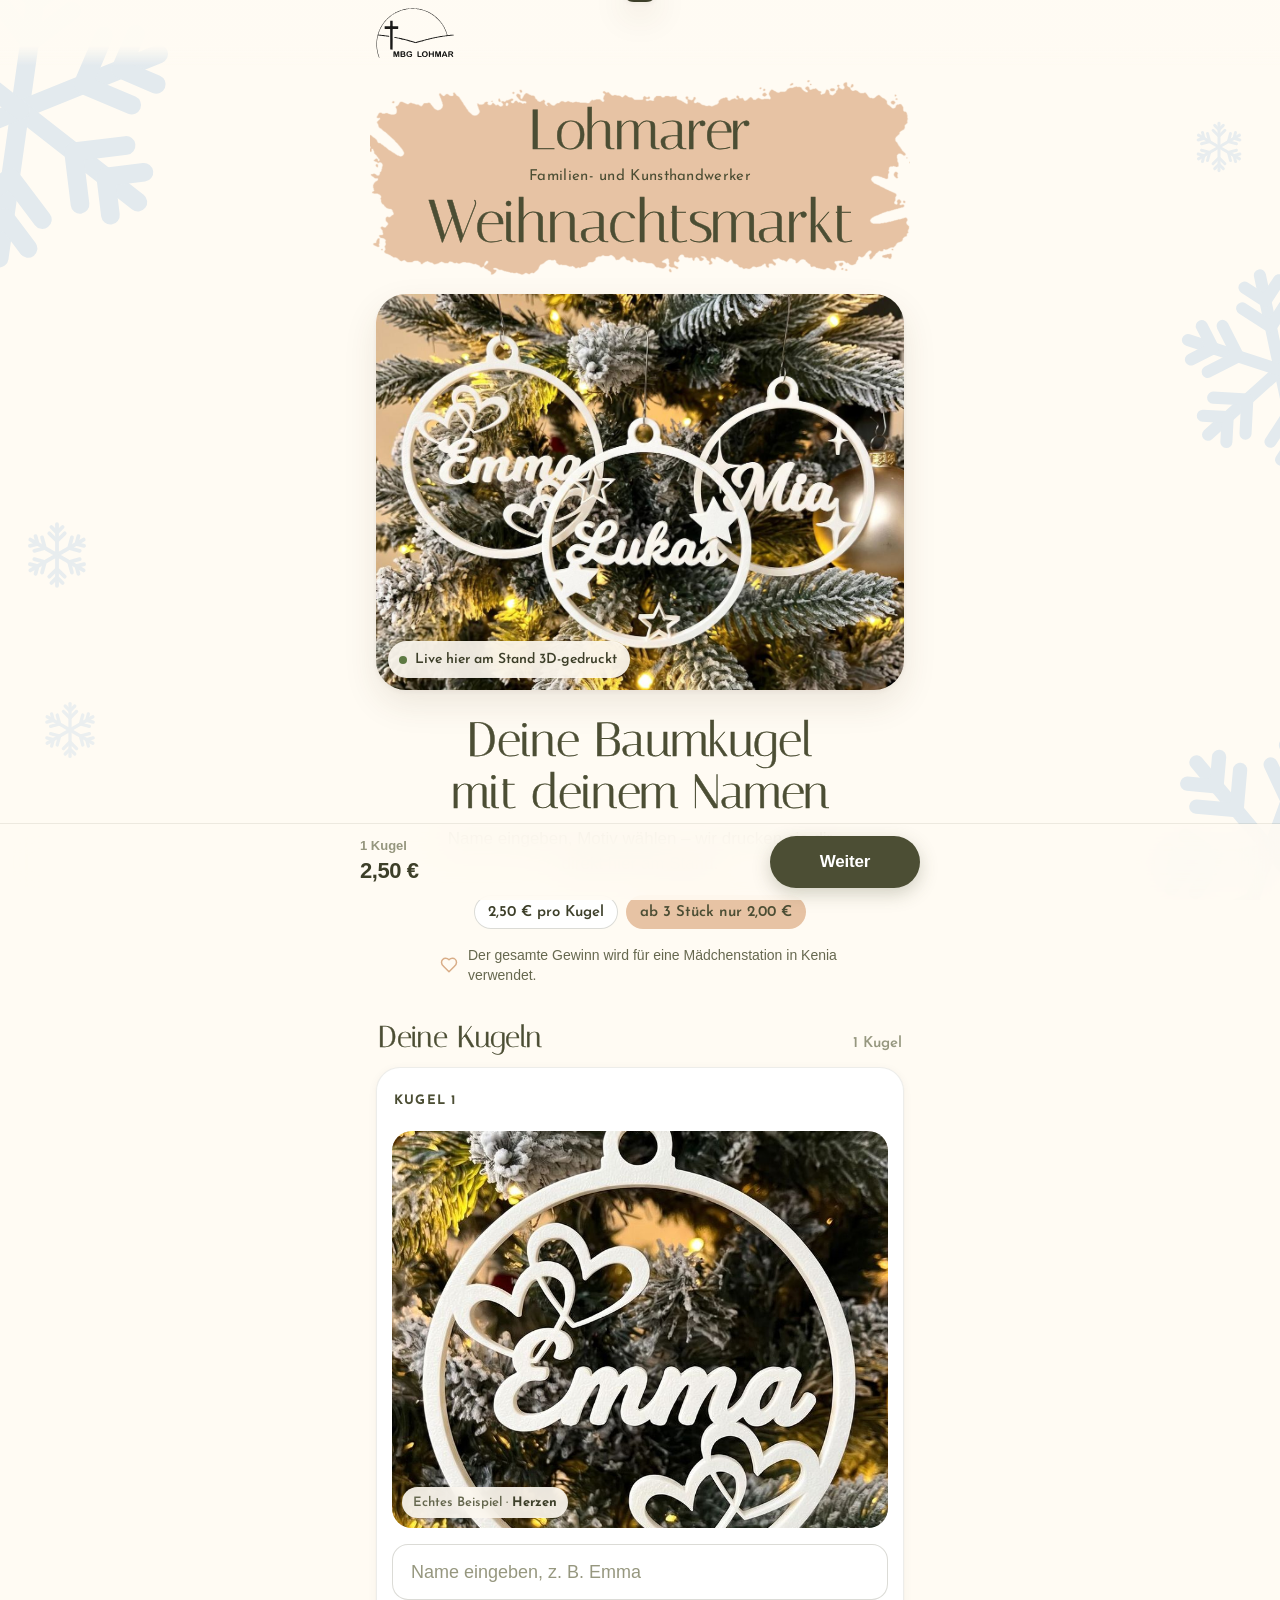
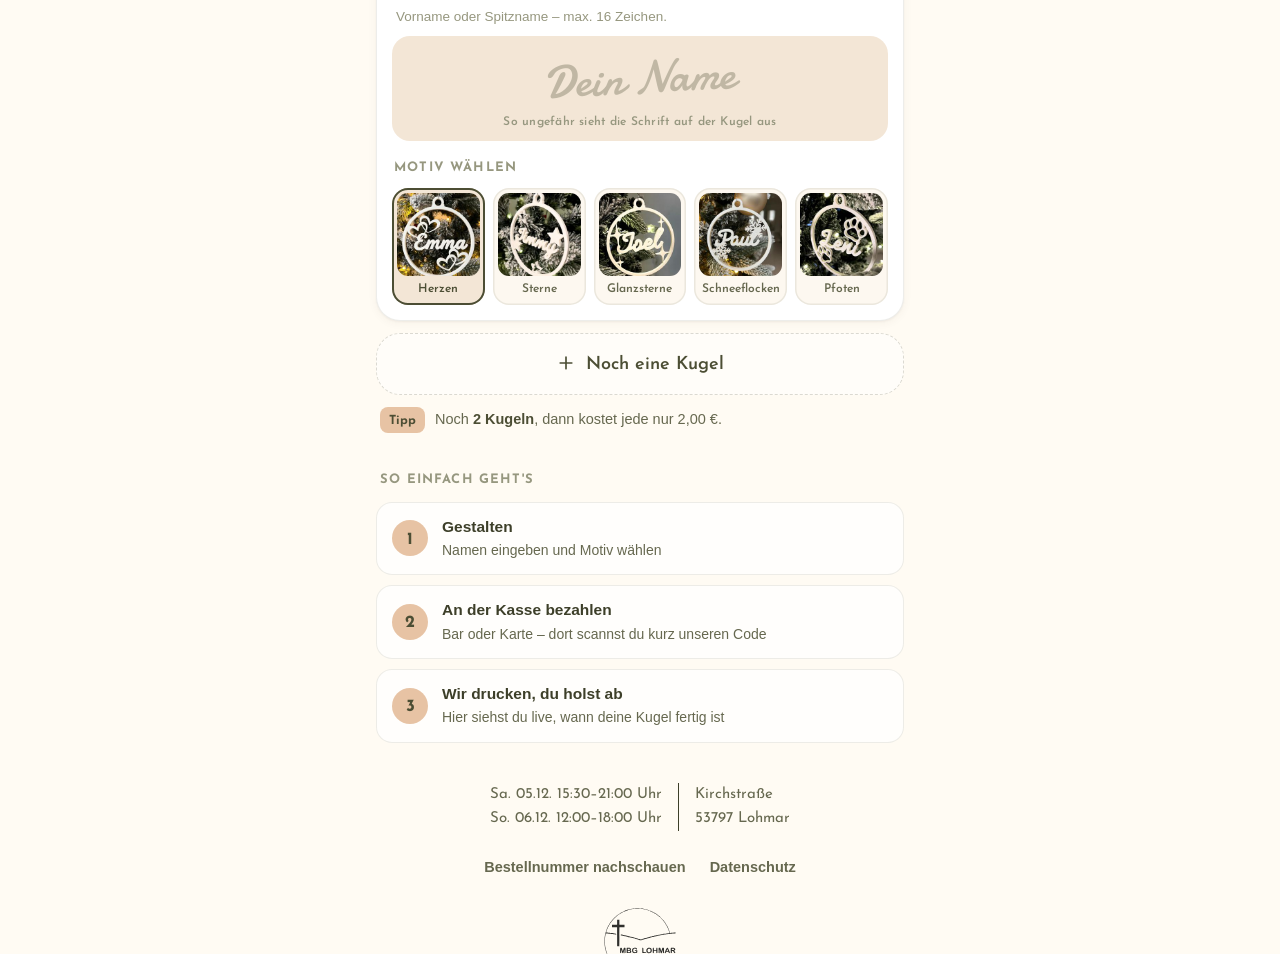
==== commit a0b40cdf: "Live-Vorschau des Namens in Kugel-Schrift (Damion als freier Ersatz für Heartland Script) Co-Authore" ====
--- a/index.html
+++ b/index.html
@@ -13,8 +13,8 @@
   <link rel="manifest" href="manifest.webmanifest">
   <link rel="preload" href="fonts/italiana-latin.woff2" as="font" type="font/woff2" crossorigin>
   <link rel="preload" href="fonts/josefin-latin-600.woff2" as="font" type="font/woff2" crossorigin>
-  <link rel="stylesheet" href="css/base.css?v=3">
-  <link rel="stylesheet" href="css/shop.css?v=3">
+  <link rel="stylesheet" href="css/base.css?v=5">
+  <link rel="stylesheet" href="css/shop.css?v=5">
 </head>
 <body>
   <header class="top">
@@ -35,9 +35,9 @@
 
   <div class="toast" id="toast" role="status"></div>
 
-  <script src="js/config.js?v=3"></script>
-  <script src="js/api.js?v=3"></script>
-  <script src="js/icons.js?v=3"></script>
-  <script src="js/shop.js?v=3"></script>
+  <script src="js/config.js?v=5"></script>
+  <script src="js/api.js?v=5"></script>
+  <script src="js/icons.js?v=5"></script>
+  <script src="js/shop.js?v=5"></script>
 </body>
 </html>
--- a/css/base.css
+++ b/css/base.css
@@ -1,15 +1,4 @@
 /* Kugelwerk – Design-Tokens & Grundbausteine (hell, warm, weihnachtlich) */
-@font-face {
-  font-family: 'Pacifico'; font-style: normal; font-weight: 400; font-display: swap;
-  src: url(../fonts/pacifico-latin.woff2) format('woff2');
-  unicode-range: U+0000-00FF,U+0131,U+0152-0153,U+02BB-02BC,U+02C6,U+02DA,U+02DC,U+0304,U+0308,U+0329,U+2000-206F,U+20AC,U+2122,U+2212,U+FEFF,U+FFFD;
-}
-@font-face {
-  font-family: 'Pacifico'; font-style: normal; font-weight: 400; font-display: swap;
-  src: url(../fonts/pacifico-latin-ext.woff2) format('woff2');
-  unicode-range: U+0100-02AF,U+0304,U+0308,U+0329,U+1E00-1E9F,U+1EF2-1EFF,U+2020,U+20A0-20AB,U+20AD-20C0,U+2113,U+2C60-2C7F,U+A720-A7FF;
-}
-
 @font-face { font-family: 'Italiana'; font-weight: 400; font-display: swap; src: url(../fonts/italiana-latin.woff2) format('woff2'); }
 @font-face { font-family: 'Josefin Sans'; font-weight: 400; font-display: swap; src: url(../fonts/josefin-latin-400.woff2) format('woff2'); unicode-range: U+0000-00FF,U+0131,U+0152-0153,U+02BB-02BC,U+02C6,U+02DA,U+02DC,U+0304,U+0308,U+0329,U+2000-206F,U+20AC,U+2122,U+2212,U+FEFF,U+FFFD; }
 @font-face { font-family: 'Josefin Sans'; font-weight: 600; font-display: swap; src: url(../fonts/josefin-latin-600.woff2) format('woff2'); unicode-range: U+0000-00FF,U+0131,U+0152-0153,U+02BB-02BC,U+02C6,U+02DA,U+02DC,U+0304,U+0308,U+0329,U+2000-206F,U+20AC,U+2122,U+2212,U+FEFF,U+FFFD; }
@@ -18,6 +7,10 @@
 @font-face { font-family: 'Josefin Sans'; font-weight: 600; font-display: swap; src: url(../fonts/josefin-latin-ext-600.woff2) format('woff2'); unicode-range: U+0100-02AF,U+1E00-1E9F; }
 @font-face { font-family: 'Josefin Sans'; font-weight: 700; font-display: swap; src: url(../fonts/josefin-latin-ext-700.woff2) format('woff2'); unicode-range: U+0100-02AF,U+1E00-1E9F; }
 
+/* Schrift der Namen auf der Kugel. Aktuell "Damion" (SIL OFL, frei) als ähnlicher Ersatz für Heartland Script.
+   Für den Tausch nur die zwei Dateien fonts/kugelschrift-*.woff2 ersetzen. */
+@font-face { font-family: 'Kugelschrift'; font-weight: 400; font-display: swap; src: url(../fonts/kugelschrift-latin.woff2) format('woff2'); unicode-range: U+0000-00FF,U+0131,U+0152-0153,U+02BB-02BC,U+02C6,U+02DA,U+02DC,U+0304,U+0308,U+0329,U+2000-206F,U+20AC,U+2122,U+2212,U+FEFF,U+FFFD; }
+@font-face { font-family: 'Kugelschrift'; font-weight: 400; font-display: swap; src: url(../fonts/kugelschrift-latin-ext.woff2) format('woff2'); unicode-range: U+0100-02AF,U+1E00-1E9F; }
 :root {
   color-scheme: light;
   /* Farben wie im Flyer "Lohmarer Weihnachtsmarkt" */
@@ -54,7 +47,7 @@
   --display: 'Italiana', 'Didot', Georgia, serif;
   --sub: 'Josefin Sans', -apple-system, sans-serif;
   --font-round: 'Josefin Sans', ui-rounded, -apple-system, sans-serif;
-  --script: 'Pacifico', 'Snell Roundhand', cursive;
+  --script: 'Kugelschrift', 'Snell Roundhand', cursive;
 }
 
 *, *::before, *::after { box-sizing: border-box; }
--- a/css/shop.css
+++ b/css/shop.css
@@ -268,3 +268,13 @@
 
 @media (min-width: 700px) { .hero h1 { font-size: 48px; } .brush .l1 { font-size: 56px; } .brush .l3 { font-size: 60px; } }
 @media (max-width: 350px) { .brush .l1 { font-size: 36px; } .brush .l3 { font-size: 37px; } .brush .l2 { font-size: 13px; } .hero h1 { font-size: 33px; } }
+
+/* Live-Vorschau des Namens in der Kugel-Schrift */
+.name-preview { margin-top: 10px; border-radius: 18px; padding: 14px 12px 10px; text-align: center; background: var(--accent-tint); overflow: hidden; }
+.name-preview span { display: block; font-family: var(--script); font-size: 46px; line-height: 1.25; color: var(--accent); white-space: nowrap; transform: rotate(-3deg); }
+.name-preview small { display: block; margin-top: 6px; font-family: var(--sub); font-size: 12px; font-weight: 600; color: var(--ink-3); letter-spacing: .02em; }
+.name-preview.empty span { opacity: .3; }
+.scr { font-family: var(--script); font-weight: 400; font-size: 1.25em; letter-spacing: .01em; }
+.line .nm .scr { display: block; font-size: 24px; line-height: 1.2; }
+.line .nm small { display: block; font-size: 11.5px; letter-spacing: .08em; color: var(--ink-3); font-weight: 600; }
+.krow .nm.scr { font-size: 25px; font-weight: 400; }
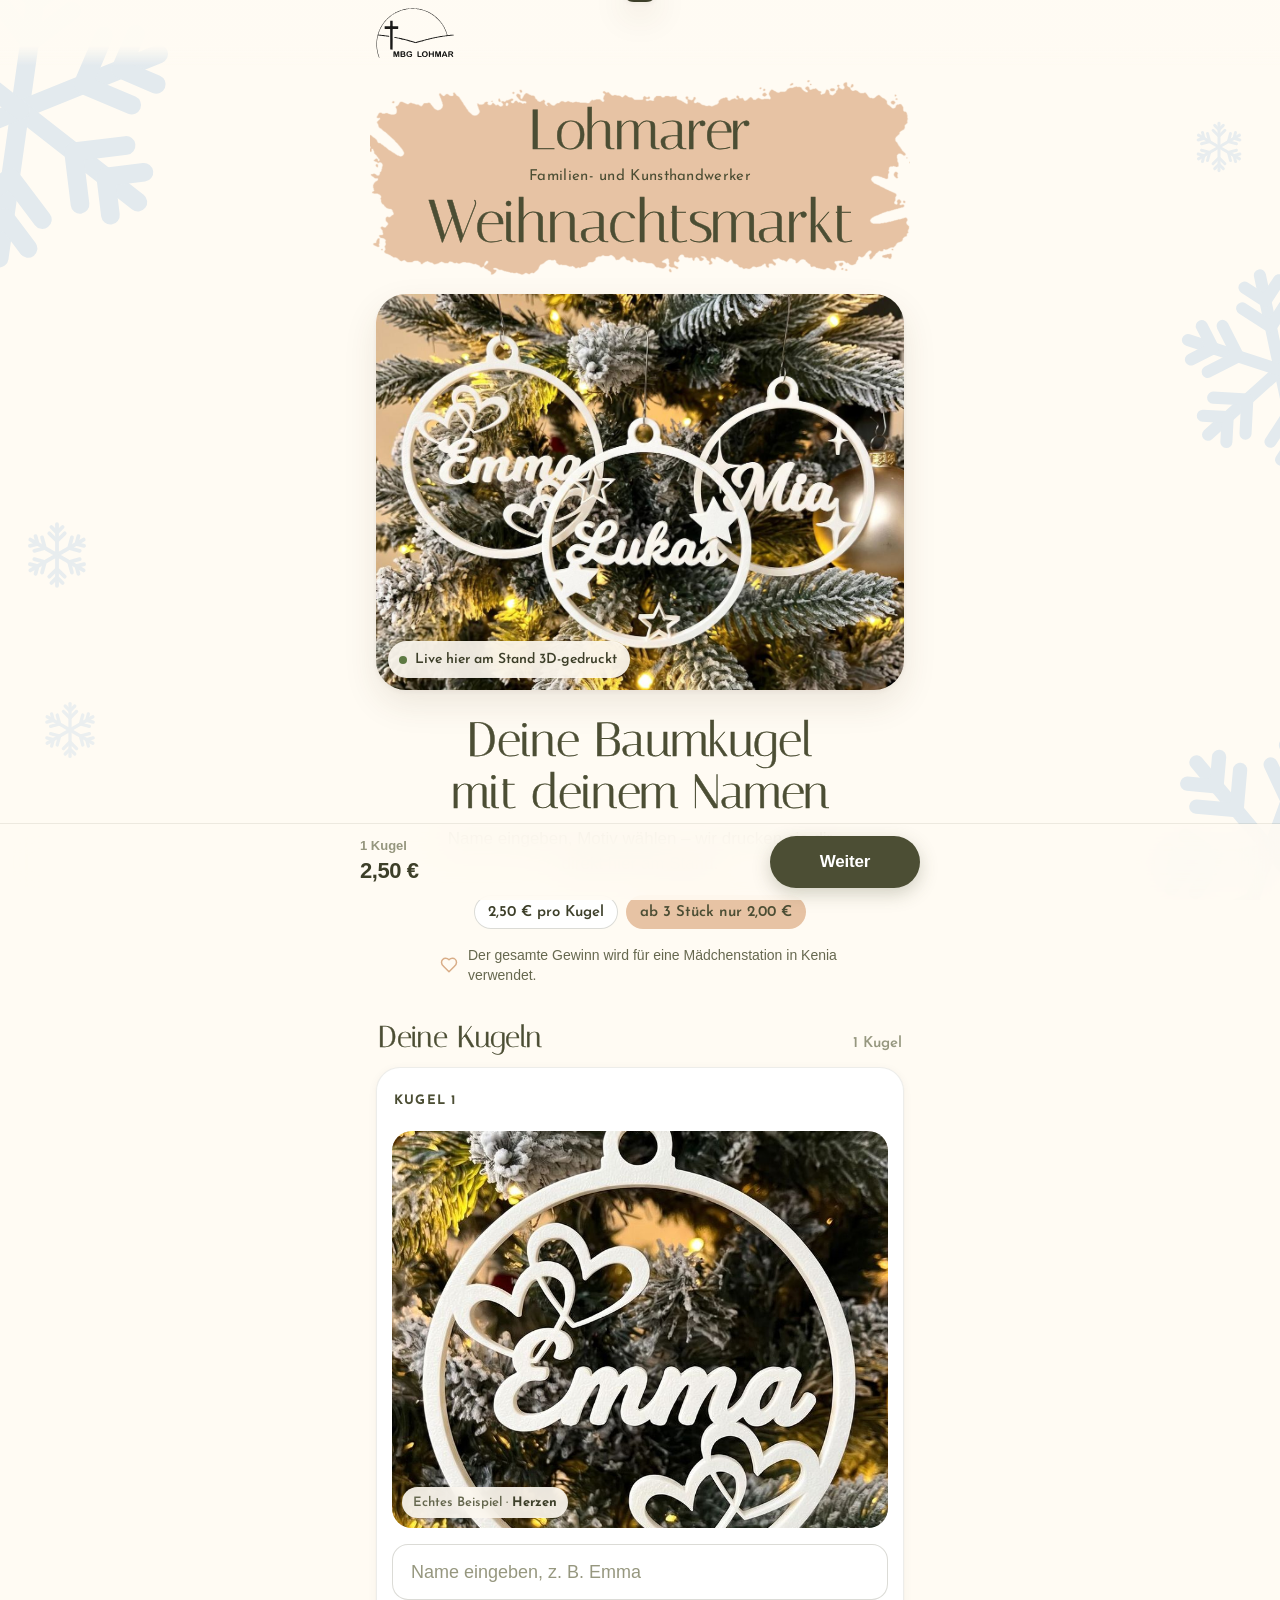
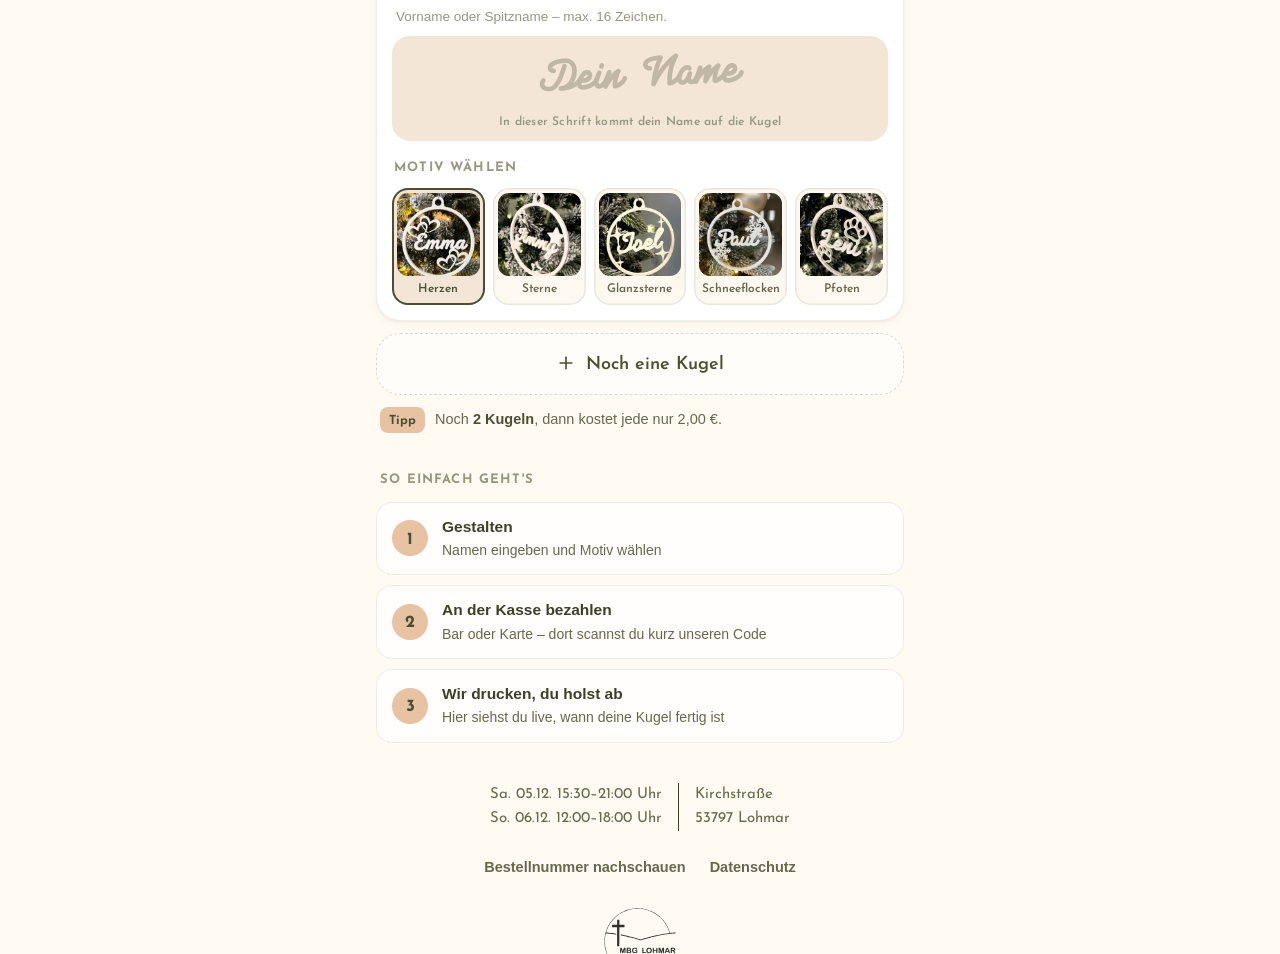
==== commit 2fbb9810: "Namensvorschau in der echten Kugel-Schrift Heartland Script (Web-Teilmenge) Co-Authored-By: Claude O" ====
--- a/index.html
+++ b/index.html
@@ -13,8 +13,8 @@
   <link rel="manifest" href="manifest.webmanifest">
   <link rel="preload" href="fonts/italiana-latin.woff2" as="font" type="font/woff2" crossorigin>
   <link rel="preload" href="fonts/josefin-latin-600.woff2" as="font" type="font/woff2" crossorigin>
-  <link rel="stylesheet" href="css/base.css?v=5">
-  <link rel="stylesheet" href="css/shop.css?v=5">
+  <link rel="stylesheet" href="css/base.css?v=6">
+  <link rel="stylesheet" href="css/shop.css?v=6">
 </head>
 <body>
   <header class="top">
@@ -35,9 +35,9 @@
 
   <div class="toast" id="toast" role="status"></div>
 
-  <script src="js/config.js?v=5"></script>
-  <script src="js/api.js?v=5"></script>
-  <script src="js/icons.js?v=5"></script>
-  <script src="js/shop.js?v=5"></script>
+  <script src="js/config.js?v=6"></script>
+  <script src="js/api.js?v=6"></script>
+  <script src="js/icons.js?v=6"></script>
+  <script src="js/shop.js?v=6"></script>
 </body>
 </html>
--- a/css/base.css
+++ b/css/base.css
@@ -7,10 +7,9 @@
 @font-face { font-family: 'Josefin Sans'; font-weight: 600; font-display: swap; src: url(../fonts/josefin-latin-ext-600.woff2) format('woff2'); unicode-range: U+0100-02AF,U+1E00-1E9F; }
 @font-face { font-family: 'Josefin Sans'; font-weight: 700; font-display: swap; src: url(../fonts/josefin-latin-ext-700.woff2) format('woff2'); unicode-range: U+0100-02AF,U+1E00-1E9F; }
 
-/* Schrift der Namen auf der Kugel. Aktuell "Damion" (SIL OFL, frei) als ähnlicher Ersatz für Heartland Script.
-   Für den Tausch nur die zwei Dateien fonts/kugelschrift-*.woff2 ersetzen. */
-@font-face { font-family: 'Kugelschrift'; font-weight: 400; font-display: swap; src: url(../fonts/kugelschrift-latin.woff2) format('woff2'); unicode-range: U+0000-00FF,U+0131,U+0152-0153,U+02BB-02BC,U+02C6,U+02DA,U+02DC,U+0304,U+0308,U+0329,U+2000-206F,U+20AC,U+2122,U+2212,U+FEFF,U+FFFD; }
-@font-face { font-family: 'Kugelschrift'; font-weight: 400; font-display: swap; src: url(../fonts/kugelschrift-latin-ext.woff2) format('woff2'); unicode-range: U+0100-02AF,U+1E00-1E9F; }
+/* Schrift der Namen auf der Kugel: "Heartland Script" von NREY (gekauft über Creative Market).
+   Nur als Web-Teilmenge (Buchstaben für Namen) eingebunden – die Original-Datei liegt NICHT im Repo. */
+@font-face { font-family: 'Kugelschrift'; font-weight: 400; font-display: swap; src: url(../fonts/kugelschrift.woff2?v=2) format('woff2'); }
 :root {
   color-scheme: light;
   /* Farben wie im Flyer "Lohmarer Weihnachtsmarkt" */
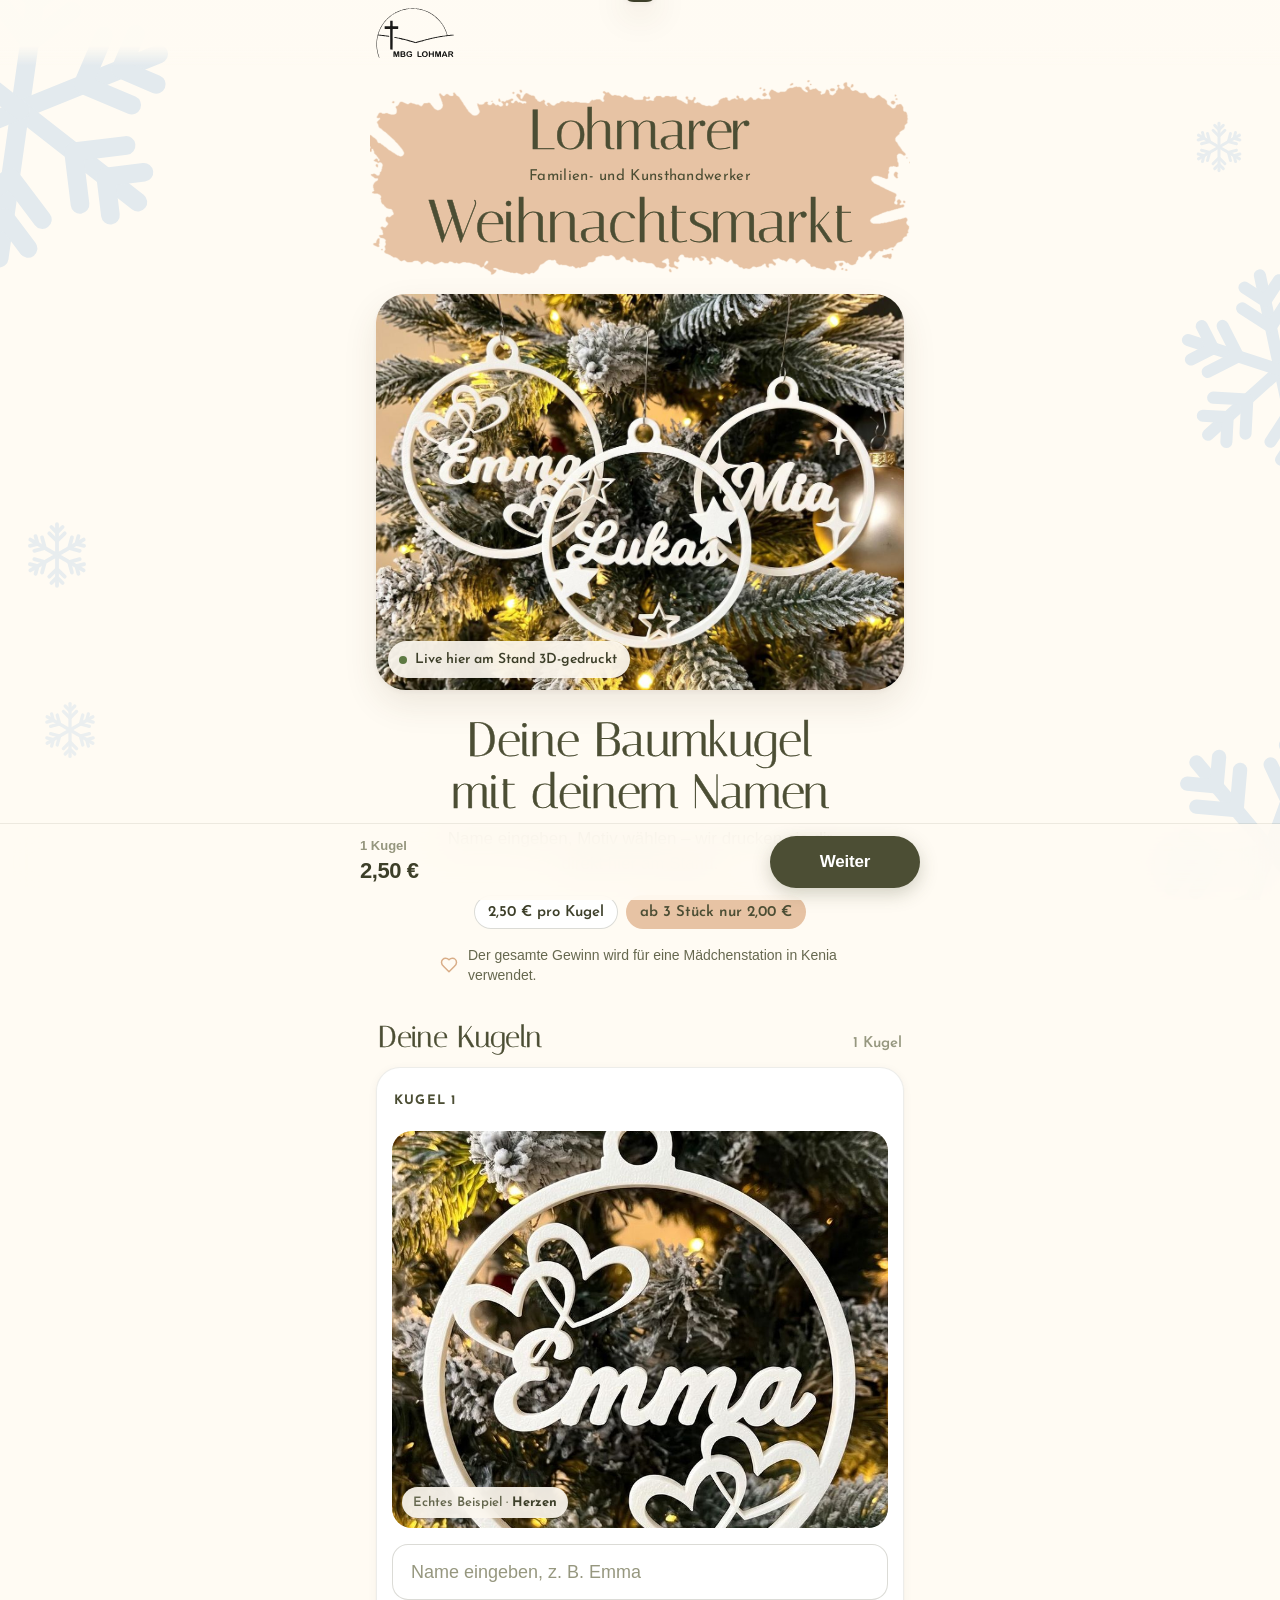
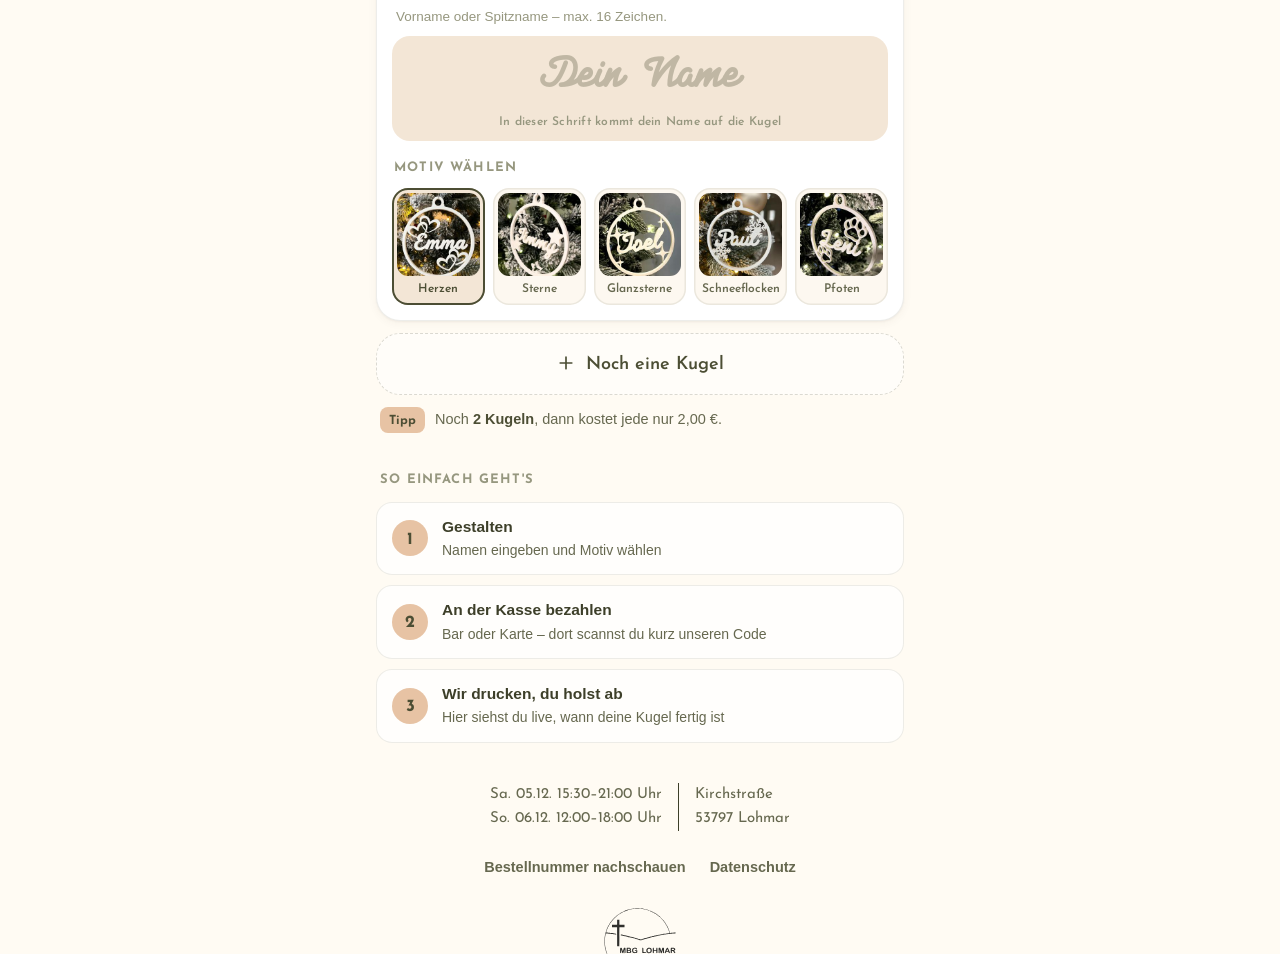
==== commit 848fac3f: "Bestellseite: Namensvorschau gerade, Hinweis bei kleinem Anfangsbuchstaben, Spendenhinweis auf der S" ====
--- a/index.html
+++ b/index.html
@@ -13,8 +13,8 @@
   <link rel="manifest" href="manifest.webmanifest">
   <link rel="preload" href="fonts/italiana-latin.woff2" as="font" type="font/woff2" crossorigin>
   <link rel="preload" href="fonts/josefin-latin-600.woff2" as="font" type="font/woff2" crossorigin>
-  <link rel="stylesheet" href="css/base.css?v=6">
-  <link rel="stylesheet" href="css/shop.css?v=6">
+  <link rel="stylesheet" href="css/base.css?v=7">
+  <link rel="stylesheet" href="css/shop.css?v=7">
 </head>
 <body>
   <header class="top">
@@ -35,9 +35,9 @@
 
   <div class="toast" id="toast" role="status"></div>
 
-  <script src="js/config.js?v=6"></script>
-  <script src="js/api.js?v=6"></script>
-  <script src="js/icons.js?v=6"></script>
-  <script src="js/shop.js?v=6"></script>
+  <script src="js/config.js?v=7"></script>
+  <script src="js/api.js?v=7"></script>
+  <script src="js/icons.js?v=7"></script>
+  <script src="js/shop.js?v=7"></script>
 </body>
 </html>
--- a/css/shop.css
+++ b/css/shop.css
@@ -271,10 +271,22 @@
 
 /* Live-Vorschau des Namens in der Kugel-Schrift */
 .name-preview { margin-top: 10px; border-radius: 18px; padding: 14px 12px 10px; text-align: center; background: var(--accent-tint); overflow: hidden; }
-.name-preview span { display: block; font-family: var(--script); font-size: 46px; line-height: 1.25; color: var(--accent); white-space: nowrap; transform: rotate(-3deg); }
+.name-preview span { display: block; font-family: var(--script); font-size: 46px; line-height: 1.25; color: var(--accent); white-space: nowrap; }
 .name-preview small { display: block; margin-top: 6px; font-family: var(--sub); font-size: 12px; font-weight: 600; color: var(--ink-3); letter-spacing: .02em; }
 .name-preview.empty span { opacity: .3; }
 .scr { font-family: var(--script); font-weight: 400; font-size: 1.25em; letter-spacing: .01em; }
 .line .nm .scr { display: block; font-size: 24px; line-height: 1.2; }
 .line .nm small { display: block; font-size: 11.5px; letter-spacing: .08em; color: var(--ink-3); font-weight: 600; }
 .krow .nm.scr { font-size: 25px; font-weight: 400; }
+
+/* Hinweis: Name beginnt klein */
+.case-hint { margin-top: 8px; display: flex; align-items: center; gap: 8px; flex-wrap: wrap; padding: 8px 8px 8px 12px; border-radius: 12px; background: var(--warn-tint); color: #6b4300; font-size: 13.5px; line-height: 1.35; animation: pop .25s var(--ease); }
+.case-hint .ico { width: 17px; height: 17px; color: var(--warn); }
+.case-hint span { flex: 1 1 180px; }
+.case-hint button { flex: none; border: 0; border-radius: 9px; background: #fff; color: var(--ink); font: inherit; font-weight: 700; font-size: 13.5px; min-height: 36px; padding: 0 12px; cursor: pointer; box-shadow: inset 0 0 0 1px rgb(154 91 0 / .25); }
+.warn-txt { color: var(--warn); }
+/* Spendenhinweis auf der Statusseite */
+.charity-card { margin-top: 14px; display: flex; gap: 14px; align-items: center; padding: 14px 16px; border-radius: var(--r-md); background: var(--beige); color: var(--accent); }
+.charity-card .ico { width: 26px; height: 26px; flex: none; }
+.charity-card b { display: block; font-size: 15.5px; }
+.charity-card span { display: block; font-size: 14px; color: var(--ink); opacity: .85; }
